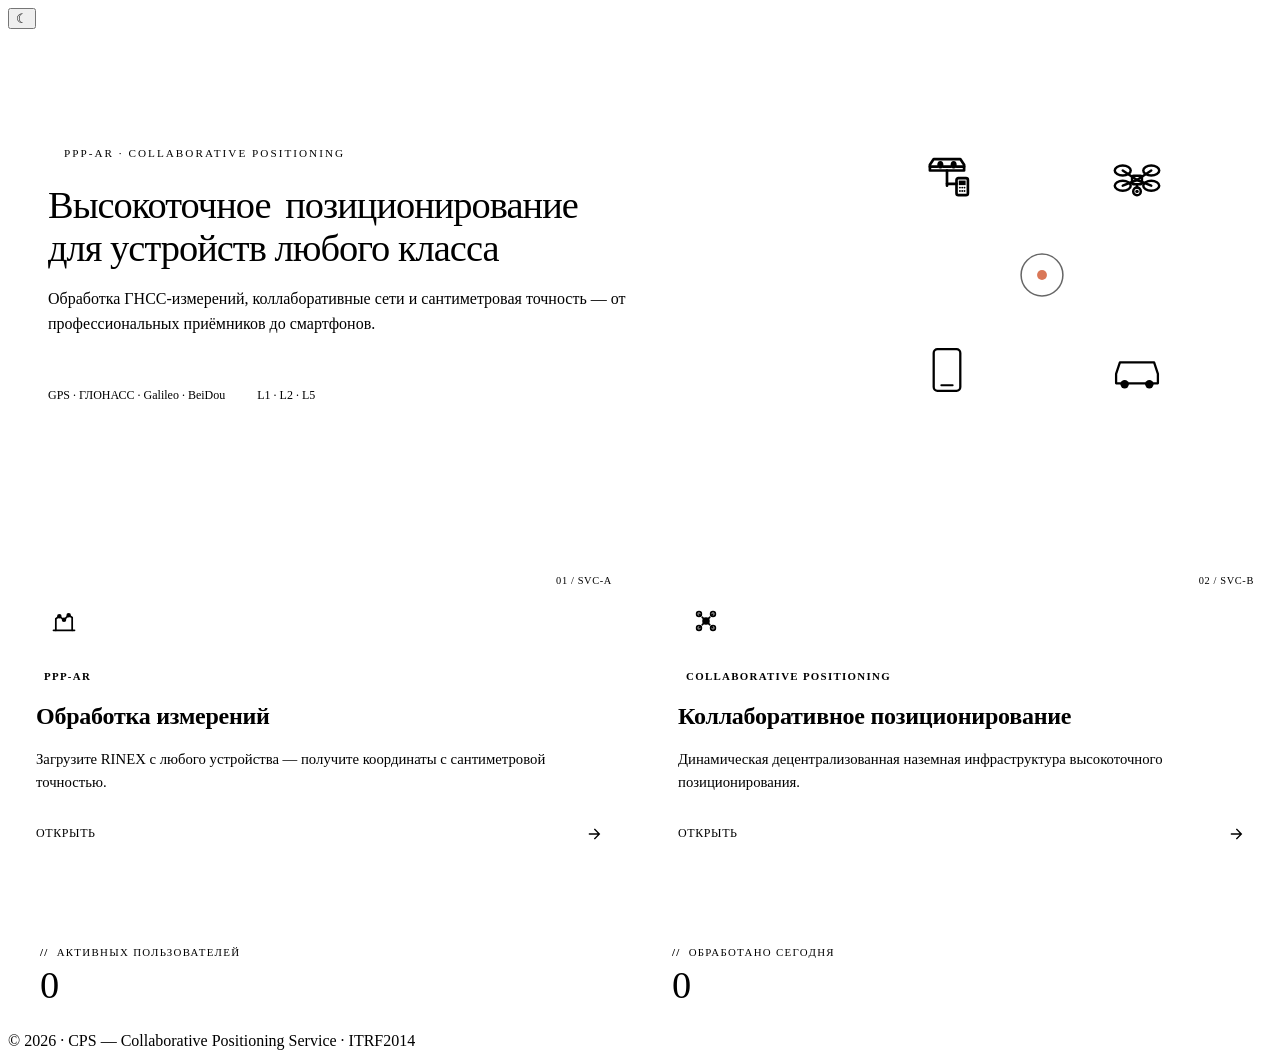
==== static/index.html @ 27d7adc1 "update design" ====
<!DOCTYPE html>
<html lang="ru">
<head>
<meta charset="UTF-8">
<meta name="viewport" content="width=device-width,initial-scale=1.0">
<title>Сервис коллаборативного позиционирования</title>
<link rel="stylesheet" href="/css/theme.css">
<style>
/* ── Index page specific ── */
body { background:var(--paper); }
.bg-grid { /* applied to body via class below */ }
.welcome-banner {
    background:var(--card); border:1px solid var(--paper-edge);
    border-radius:var(--r-lg); padding:56px 40px; margin-bottom:40px;
    box-shadow:var(--shadow-sm); animation:fadeUp .4s ease;
    position:relative; overflow:hidden;
    display:grid; grid-template-columns:1fr 380px; gap:40px; align-items:center;
}
.welcome-text { min-width:0; }
.welcome-art {
    width:100%; aspect-ratio:1/1; max-width:380px;
    display:flex; align-items:center; justify-content:center;
    position:relative;
}
.hero-logo {
    width:100%; height:100%;
    color:var(--ink);
}
.hero-logo .grid-line { stroke:var(--paper-edge); stroke-width:0.6; }
.hero-logo .mesh-line line {
    stroke:currentColor; stroke-width:1.2; fill:none;
    opacity:0;
    animation:lineToggle 12s steps(1,end) infinite;
}
/* 6 lines, on/off pattern. Each 1/12 = 8.33% slot. ~2-4 visible at once */
.hero-logo .mesh-line line:nth-child(1) { animation-delay:0s;    }
.hero-logo .mesh-line line:nth-child(2) { animation-delay:-2s;   }
.hero-logo .mesh-line line:nth-child(3) { animation-delay:-4s;   }
.hero-logo .mesh-line line:nth-child(4) { animation-delay:-6s;   }
.hero-logo .mesh-line line:nth-child(5) { animation-delay:-8s;   }
.hero-logo .mesh-line line:nth-child(6) { animation-delay:-10s;  }
.hero-logo .mesh-pulse { display:none; }

/* Waves emitted by every device */
.hero-logo .device-wave {
    fill:none; stroke:var(--signal-dk); stroke-width:1;
    transform-box:fill-box; transform-origin:center;
    animation:deviceWave 3.2s ease-out infinite;
    opacity:0;
}
[data-theme="dark"] .hero-logo .device-wave { stroke:var(--signal); }
.hero-logo .d1 .device-wave { animation-delay:0s; }
.hero-logo .d2 .device-wave { animation-delay:0.8s; }
.hero-logo .d3 .device-wave { animation-delay:1.6s; }
.hero-logo .d4 .device-wave { animation-delay:2.4s; }
.hero-logo .device-shell {
    fill:var(--card); stroke:currentColor; stroke-width:1.4;
    stroke-linecap:round; stroke-linejoin:round;
}
.hero-logo .device-detail { stroke:currentColor; stroke-width:1.2; stroke-linecap:round; fill:none; }
.hero-logo .device-fill { fill:currentColor; stroke:none; }
.hero-logo .device-inner {
    transform-box:fill-box; transform-origin:center;
    animation:deviceFloat 6s ease-in-out infinite;
}
.hero-logo .d1 .device-inner { animation-delay:0s;   }
.hero-logo .d2 .device-inner { animation-delay:1.2s; }
.hero-logo .d3 .device-inner { animation-delay:2.4s; }
.hero-logo .d4 .device-inner { animation-delay:3.6s; }
.hero-logo .core-ring {
    fill:var(--signal); stroke:currentColor; stroke-width:1.6;
    transform-origin:center; transform-box:fill-box;
    animation:coreBreath 3s ease-in-out infinite;
}
.hero-logo .core-dot { fill:currentColor; }
.hero-logo .core-halo {
    fill:none; stroke:var(--signal); stroke-width:1;
    transform-origin:center; transform-box:fill-box;
    animation:coreHalo 3s ease-out infinite;
}
.hero-logo .corner-tick { stroke:var(--ink-faint); stroke-width:0.7; }
.hero-logo .coord-label {
    font-family:var(--font-mono); font-size:3px; fill:var(--ink-faint);
    letter-spacing:0.05em;
}

/* Each line is ON for 33% of the cycle, OFF for 67%.
   With 6 lines staggered by 2s on a 12s cycle, ~2 lines on at any time. */
@keyframes lineToggle {
    0%   { opacity:0.85; }
    33%  { opacity:0.85; }
    33.01% { opacity:0; }
    100% { opacity:0; }
}
@keyframes deviceWave {
    0%   { transform:scale(0.4); opacity:0.7; }
    70%  { opacity:0.15; }
    100% { transform:scale(3.2); opacity:0; }
}
@keyframes deviceFloat {
    0%,100% { transform:translateY(0) scale(1); }
    50%     { transform:translateY(-1.2px) scale(1.04); }
}
@keyframes coreBreath {
    0%,100% { transform:scale(1); }
    50%     { transform:scale(1.18); }
}
@keyframes coreHalo {
    0%   { transform:scale(0.6); opacity:0.7; }
    100% { transform:scale(2.6); opacity:0; }
}
.welcome-banner::before {
    content:''; position:absolute; top:0; left:0; right:0; height:1px;
    background:linear-gradient(90deg, transparent 0%, var(--graphite) 8%, var(--graphite) 92%, transparent 100%);
    opacity:.25;
}
.welcome-eyebrow {
    font-family:var(--font-mono); font-size:0.7rem; font-weight:500;
    text-transform:uppercase; letter-spacing:0.18em; color:var(--ink-3);
    display:flex; align-items:center; gap:10px; margin-bottom:18px;
}
.welcome-eyebrow::before {
    content:''; width:6px; height:6px; border-radius:50%; background:var(--signal);
    box-shadow:0 0 0 3px var(--signal-soft);
    animation:pulse 2s infinite;
}
@keyframes pulse { 0%,100% { opacity:1; } 50% { opacity:.45; } }
.welcome-banner h1 {
    font-size:2.4rem; font-weight:300; line-height:1.1;
    letter-spacing:-0.025em; margin-bottom:18px;
}
.welcome-banner h1 em {
    font-style:normal; background:var(--signal); color:var(--signal-ink);
    padding:0 6px; box-decoration-break:clone; -webkit-box-decoration-break:clone;
}
.welcome-banner p {
    font-size:1.0rem; color:var(--ink-3); max-width:580px; line-height:1.55;
}
.welcome-meta {
    margin-top:32px; padding-top:20px; border-top:1px dashed var(--paper-edge);
    display:flex; gap:32px; flex-wrap:wrap; font-family:var(--font-mono);
    font-size:0.75rem; color:var(--ink-3);
}
.welcome-meta span strong { color:var(--ink); font-weight:500; }

.menu-grid {
    display:grid; grid-template-columns:repeat(2,1fr); gap:20px;
    max-width:none; margin:0 0 44px;
}
.menu-item {
    background:var(--card); border:1px solid var(--paper-edge);
    border-radius:var(--r-lg); padding:32px 28px;
    cursor:pointer; transition:all var(--t);
    text-decoration:none; color:var(--ink);
    display:flex; flex-direction:column; gap:18px;
    animation:fadeUp .4s ease both; position:relative; overflow:hidden;
}
.menu-item:nth-child(1) { animation-delay:.06s }
.menu-item:nth-child(2) { animation-delay:.14s }
.menu-item:hover {
    border-color:var(--graphite);
    box-shadow:var(--shadow-md);
}
.menu-item:hover { border-bottom-color:var(--graphite); }
.menu-item .menu-coord {
    position:absolute; top:14px; right:18px;
    font-family:var(--font-mono); font-size:0.65rem;
    color:var(--ink-faint); letter-spacing:0.06em;
}
.menu-icon {
    width:56px; height:56px; border:1px solid var(--paper-edge);
    border-radius:var(--r-sm); display:flex; align-items:center;
    justify-content:center; color:var(--ink); background:var(--paper-2);
    transition:all var(--t);
}
.menu-item:hover .menu-icon { background:var(--signal); border-color:var(--signal); color:var(--signal-ink); }
.menu-icon svg { width:28px; height:28px; }
.menu-tag {
    font-family:var(--font-mono); font-size:0.68rem; font-weight:600;
    text-transform:uppercase; letter-spacing:0.12em; color:var(--ink-3);
    padding:3px 8px; border:1px solid var(--paper-edge); border-radius:3px;
    align-self:flex-start;
}
.menu-title { font-size:1.5rem; font-weight:600; color:var(--ink); letter-spacing:-0.01em; }
.menu-description { color:var(--ink-3); line-height:1.55; font-size:0.92rem; }
.menu-arrow {
    margin-top:auto; padding-top:14px; display:flex; align-items:center;
    justify-content:space-between; font-family:var(--font-mono);
    font-size:0.75rem; color:var(--ink-2); letter-spacing:0.05em;
    text-transform:uppercase;
}
.menu-arrow svg { transition:transform var(--t); }
.menu-item:hover .menu-arrow svg { transform:translateX(4px); }
.menu-item.disabled { opacity:.55; cursor:not-allowed; pointer-events:none; }
.menu-item.disabled .menu-tag { background:var(--warn-bg); color:var(--warn); border-color:transparent; }

.stats-section {
    display:grid; grid-template-columns:repeat(2,1fr); gap:0;
    border:1px solid var(--paper-edge); border-radius:var(--r-lg);
    background:var(--card); overflow:hidden;
    animation:fadeUp .5s .25s ease both;
}
.stat-card {
    padding:28px 32px; text-align:left;
    border-right:1px solid var(--paper-edge);
    display:flex; flex-direction:column; gap:8px;
}
.stat-card:last-child { border-right:none; }
.stat-label {
    font-family:var(--font-mono); font-size:0.68rem; font-weight:500;
    text-transform:uppercase; letter-spacing:0.12em; color:var(--ink-3);
    display:flex; align-items:center; gap:8px;
}
.stat-label::before {
    content:'//'; color:var(--signal-dk); font-weight:700;
}
[data-theme="dark"] .stat-label::before { color:var(--signal); }
.stat-value {
    font-family:var(--font-mono); font-size:2.4rem; font-weight:400;
    color:var(--ink); letter-spacing:-0.02em; font-variant-numeric:tabular-nums;
    line-height:1;
}

@media(max-width:900px){
    .welcome-banner { grid-template-columns:1fr; gap:28px; }
    .welcome-art { max-width:280px; margin:0 auto; order:-1; }
}
@media(max-width:768px){
    .menu-grid { grid-template-columns:1fr; }
    .stats-section { grid-template-columns:1fr; }
    .stat-card { border-right:none; border-bottom:1px solid var(--paper-edge); }
    .stat-card:last-child { border-bottom:none; }
    .welcome-banner h1 { font-size:1.8rem; }
    .welcome-banner { padding:36px 24px; }
}
</style>
</head>
<body class="bg-grid">
<header class="header">
    <div class="header-content">
        <a class="logo" href="/">
            <div class="logo-icon"></div>
            <div class="logo-text"></div>
        </a>
        <div style="display:flex;align-items:center;gap:10px;">
            <button class="theme-toggle" onclick="_toggleTheme()" title="Тёмная тема">☾</button>
            <div class="user-info" id="userInfo"></div>
        </div>
    </div>
</header>
<main class="main-content">
    <div class="welcome-banner">
        <div class="welcome-text">
            <div class="welcome-eyebrow"><span>PPP-AR · Collaborative positioning</span></div>
            <h1>Высокоточное <em>позиционирование</em><br>для устройств любого класса</h1>
            <p>Обработка ГНСС-измерений, коллаборативные сети и сантиметровая точность — от профессиональных приёмников до смартфонов.</p>
            <div class="welcome-meta">
                <span>GPS · ГЛОНАСС · Galileo · BeiDou</span>
                <span>L1 · L2 · L5</span>
            </div>
        </div>
        <div class="welcome-art">
            <svg class="hero-logo" viewBox="0 0 200 200" fill="none" stroke-linecap="round" stroke-linejoin="round" aria-hidden="true">
                <g class="corner-tick" stroke="currentColor" stroke-width="1">
                    <line x1="6" y1="6" x2="14" y2="6"/><line x1="6" y1="6" x2="6" y2="14"/>
                    <line x1="194" y1="6" x2="186" y2="6"/><line x1="194" y1="6" x2="194" y2="14"/>
                    <line x1="6" y1="194" x2="14" y2="194"/><line x1="6" y1="194" x2="6" y2="186"/>
                    <line x1="194" y1="194" x2="186" y2="194"/><line x1="194" y1="194" x2="194" y2="186"/>
                </g>
                <text class="coord-label" x="6" y="20">N 55.7558</text>
                <text class="coord-label" x="194" y="20" text-anchor="end">E 37.6173</text>
                <text class="coord-label" x="6" y="198">PPP-AR // 01</text>
                <text class="coord-label" x="194" y="198" text-anchor="end">CPS-MESH</text>
                <g class="grid-line" stroke="currentColor" stroke-width="0.4" opacity="0.35">
                    <line x1="40" y1="30" x2="40" y2="170"/>
                    <line x1="100" y1="30" x2="100" y2="170"/>
                    <line x1="160" y1="30" x2="160" y2="170"/>
                    <line x1="30" y1="60" x2="170" y2="60"/>
                    <line x1="30" y1="100" x2="170" y2="100"/>
                    <line x1="30" y1="140" x2="170" y2="140"/>
                </g>
                <g class="mesh-line">
                    <line x1="50" y1="50" x2="150" y2="50"/>
                    <line x1="150" y1="50" x2="150" y2="150"/>
                    <line x1="150" y1="150" x2="50" y2="150"/>
                    <line x1="50" y1="150" x2="50" y2="50"/>
                    <line x1="50" y1="50" x2="150" y2="150"/>
                    <line x1="150" y1="50" x2="50" y2="150"/>
                </g>
                <!-- d1: permanent GNSS station — antenna head on a pole + control box -->
                <g class="d1" transform="translate(50 50)">
                    <circle class="device-wave" r="11"/>
                    <g class="device-inner" fill="none" stroke="currentColor" stroke-width="1.4" stroke-linejoin="round" stroke-linecap="round">
                        <!-- antenna head (hex/choke-ring) -->
                        <path d="M-9 -8 L-7 -11 L7 -11 L9 -8 L9 -5 L-9 -5 Z" fill="var(--card)"/>
                        <!-- two oval elements inside head -->
                        <ellipse cx="-3.5" cy="-8" rx="1.6" ry="2" fill="currentColor" stroke="none"/>
                        <ellipse cx="3.5"  cy="-8" rx="1.6" ry="2" fill="currentColor" stroke="none"/>
                        <line x1="-9" y1="-7" x2="-5" y2="-7"/>
                        <line x1="-2" y1="-7" x2="2" y2="-7"/>
                        <line x1="5"  y1="-7" x2="9" y2="-7"/>
                        <!-- pole -->
                        <line x1="0" y1="-5" x2="0" y2="3"/>
                        <!-- crossbar to controller -->
                        <line x1="0" y1="2" x2="5" y2="2"/>
                        <!-- controller box -->
                        <rect x="5" y="-1" width="6" height="9" rx="1" fill="var(--card)"/>
                        <rect x="6.2" y="0.3" width="3.6" height="2.4" fill="currentColor" stroke="none"/>
                        <circle cx="6.8" cy="4" r="0.5" fill="currentColor" stroke="none"/>
                        <circle cx="8"   cy="4" r="0.5" fill="currentColor" stroke="none"/>
                        <circle cx="9.2" cy="4" r="0.5" fill="currentColor" stroke="none"/>
                        <circle cx="6.8" cy="5.8" r="0.5" fill="currentColor" stroke="none"/>
                        <circle cx="8"   cy="5.8" r="0.5" fill="currentColor" stroke="none"/>
                        <circle cx="9.2" cy="5.8" r="0.5" fill="currentColor" stroke="none"/>
                    </g>
                </g>
                <!-- d2: quadcopter drone — body + 4 propeller rings -->
                <g class="d2" transform="translate(150 50)">
                    <circle class="device-wave" r="11"/>
                    <g class="device-inner" fill="none" stroke="currentColor" stroke-width="1.3" stroke-linejoin="round" stroke-linecap="round">
                        <!-- 4 propeller ellipses -->
                        <ellipse cx="-7.5" cy="-5" rx="4.2" ry="2.6"/>
                        <ellipse cx="7.5"  cy="-5" rx="4.2" ry="2.6"/>
                        <ellipse cx="-7.5" cy="3"  rx="4.2" ry="2.6"/>
                        <ellipse cx="7.5"  cy="3"  rx="4.2" ry="2.6"/>
                        <!-- arms (X) connecting to body -->
                        <line x1="-7.5" y1="-5" x2="0" y2="0"/>
                        <line x1="7.5"  y1="-5" x2="0" y2="0"/>
                        <line x1="-7.5" y1="3"  x2="0" y2="0"/>
                        <line x1="7.5"  y1="3"  x2="0" y2="0"/>
                        <!-- central body -->
                        <rect x="-2.6" y="-2.2" width="5.2" height="4.4" rx="0.8" fill="var(--card)"/>
                        <!-- camera gimbal underneath -->
                        <line x1="0" y1="2.2" x2="0" y2="4"/>
                        <circle cx="0" cy="6" r="2" fill="var(--card)"/>
                        <circle cx="0" cy="6" r="0.9" fill="currentColor" stroke="none"/>
                    </g>
                </g>
                <g class="d3" transform="translate(50 150)">
                    <circle class="device-wave" r="9"/>
                    <g class="device-inner">
                        <rect x="-7" y="-11" width="14" height="22" rx="2" fill="var(--card)" stroke="currentColor" stroke-width="1.2"/>
                        <line x1="-3" y1="8" x2="3" y2="8" stroke="currentColor" stroke-width="1"/>
                    </g>
                </g>
                <g class="d4" transform="translate(150 150)">
                    <circle class="device-wave" r="9"/>
                    <g class="device-inner">
                        <path d="M-11 2 L-9 -4 L9 -4 L11 2 L11 7 L-11 7 Z" fill="var(--card)" stroke="currentColor" stroke-width="1.2"/>
                        <circle cx="-6.5" cy="7.5" r="2.2" fill="currentColor"/>
                        <circle cx="6.5" cy="7.5" r="2.2" fill="currentColor"/>
                    </g>
                </g>
                <g transform="translate(100 100)">
                    <circle class="core-halo" r="14" fill="none" stroke="var(--signal,#d97757)" stroke-width="1"/>
                    <circle class="core-halo" r="14" fill="none" stroke="var(--signal,#d97757)" stroke-width="1" style="animation-delay:1s"/>
                    <circle class="core-halo" r="14" fill="none" stroke="var(--signal,#d97757)" stroke-width="1" style="animation-delay:2s"/>
                    <circle r="11" fill="none" stroke="currentColor" stroke-width="0.8" opacity="0.6"/>
                    <circle r="2.6" fill="var(--signal,#d97757)"/>
                </g>
            </svg>
        </div>
    </div>
    <div class="menu-grid">
        <div class="menu-item" data-page="measurements" data-protected="true">
            <div class="menu-coord">01 / SVC-A</div>
            <div class="menu-icon">
                <svg viewBox="0 0 24 24" fill="none" stroke="currentColor" stroke-width="1.5" stroke-linecap="round" stroke-linejoin="round">
                    <path d="M3 20h18"/>
                    <path d="M5 20V10l3-2 4 3 4-4 3 2v11"/>
                    <circle cx="8" cy="8" r="1.2" fill="currentColor"/>
                    <circle cx="12" cy="11" r="1.2" fill="currentColor"/>
                    <circle cx="16" cy="7" r="1.2" fill="currentColor"/>
                </svg>
            </div>
            <span class="menu-tag">PPP-AR</span>
            <div class="menu-title">Обработка измерений</div>
            <div class="menu-description">Загрузите RINEX с любого устройства — получите координаты с сантиметровой точностью.</div>
            <div class="menu-arrow">
                <span>Открыть</span>
                <svg width="16" height="16" viewBox="0 0 24 24" fill="none" stroke="currentColor" stroke-width="2" stroke-linecap="round"><path d="M5 12h14M13 5l7 7-7 7"/></svg>
            </div>
        </div>
        <div class="menu-item" data-page="collaborative" data-protected="true">
            <div class="menu-coord">02 / SVC-B</div>
            <div class="menu-icon">
                <svg viewBox="0 0 24 24" fill="none" stroke="currentColor" stroke-width="1.5" stroke-linecap="round" stroke-linejoin="round">
                    <circle cx="6" cy="6" r="2"/>
                    <circle cx="18" cy="6" r="2"/>
                    <circle cx="6" cy="18" r="2"/>
                    <circle cx="18" cy="18" r="2"/>
                    <circle cx="12" cy="12" r="2.5" fill="currentColor"/>
                    <line x1="6" y1="6" x2="12" y2="12" stroke-dasharray="2 2"/>
                    <line x1="18" y1="6" x2="12" y2="12" stroke-dasharray="2 2"/>
                    <line x1="6" y1="18" x2="12" y2="12" stroke-dasharray="2 2"/>
                    <line x1="18" y1="18" x2="12" y2="12" stroke-dasharray="2 2"/>
                </svg>
            </div>
            <span class="menu-tag">Collaborative positioning</span>
            <div class="menu-title">Коллаборативное позиционирование</div>
            <div class="menu-description">Динамическая децентрализованная наземная инфраструктура высокоточного позиционирования.</div>
            <div class="menu-arrow">
                <span>Открыть</span>
                <svg width="16" height="16" viewBox="0 0 24 24" fill="none" stroke="currentColor" stroke-width="2" stroke-linecap="round"><path d="M5 12h14M13 5l7 7-7 7"/></svg>
            </div>
        </div>
    </div>
    <div class="stats-section">
        <div class="stat-card">
            <div class="stat-label">Активных пользователей</div>
            <div class="stat-value" id="activeUsers">0</div>
        </div>
        <div class="stat-card">
            <div class="stat-label">Обработано сегодня</div>
            <div class="stat-value" id="measurementsToday">0</div>
        </div>
    </div>
</main>
<div id="notification" class="notification"></div>
<footer class="footer">
    <div class="footer-content">© 2026 · CPS — Collaborative Positioning Service · ITRF2014</div>
</footer>
<script src="/js/chrome.js"></script>
<script src="/js/main.js?v=2"></script>
</body>
</html>
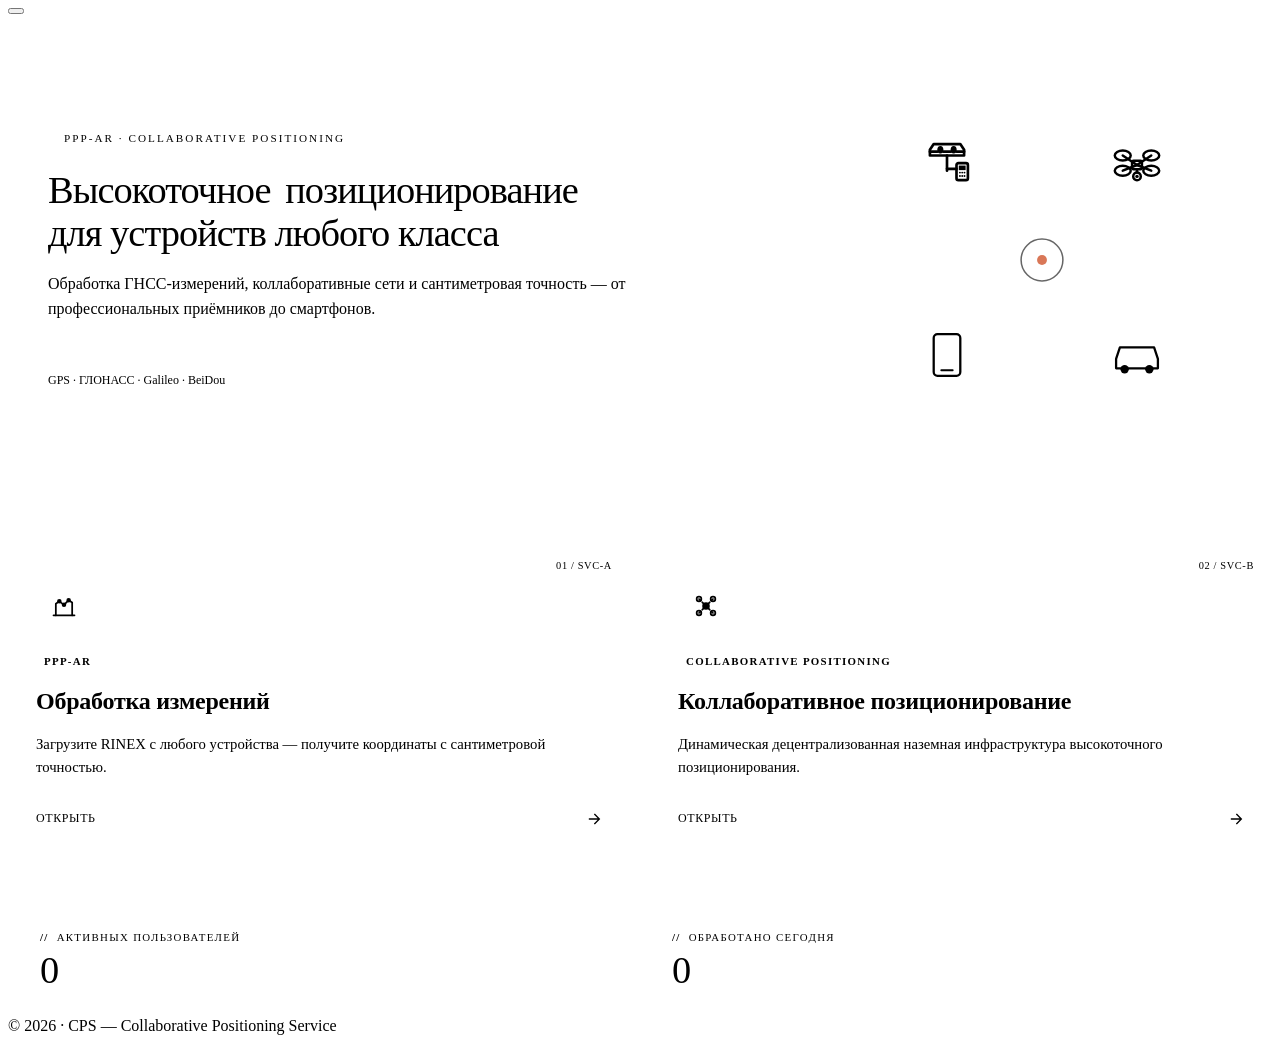
==== commit 71635f98: "design" ====
--- a/static/index.html
+++ b/static/index.html
@@ -243,7 +243,7 @@
             <div class="logo-text"></div>
         </a>
         <div style="display:flex;align-items:center;gap:10px;">
-            <button class="theme-toggle" onclick="_toggleTheme()" title="Тёмная тема">☾</button>
+            <button class="theme-toggle" onclick="_toggleTheme()" title="Тёмная тема" data-icon="moon" data-icon-size="16"></button>
             <div class="user-info" id="userInfo"></div>
         </div>
     </div>
@@ -256,7 +256,6 @@
             <p>Обработка ГНСС-измерений, коллаборативные сети и сантиметровая точность — от профессиональных приёмников до смартфонов.</p>
             <div class="welcome-meta">
                 <span>GPS · ГЛОНАСС · Galileo · BeiDou</span>
-                <span>L1 · L2 · L5</span>
             </div>
         </div>
         <div class="welcome-art">
@@ -418,8 +417,9 @@
 </main>
 <div id="notification" class="notification"></div>
 <footer class="footer">
-    <div class="footer-content">© 2026 · CPS — Collaborative Positioning Service · ITRF2014</div>
+    <div class="footer-content">© 2026 · CPS — Collaborative Positioning Service</div>
 </footer>
+<script src="/js/icons.js"></script>
 <script src="/js/chrome.js"></script>
 <script src="/js/main.js?v=2"></script>
 </body>
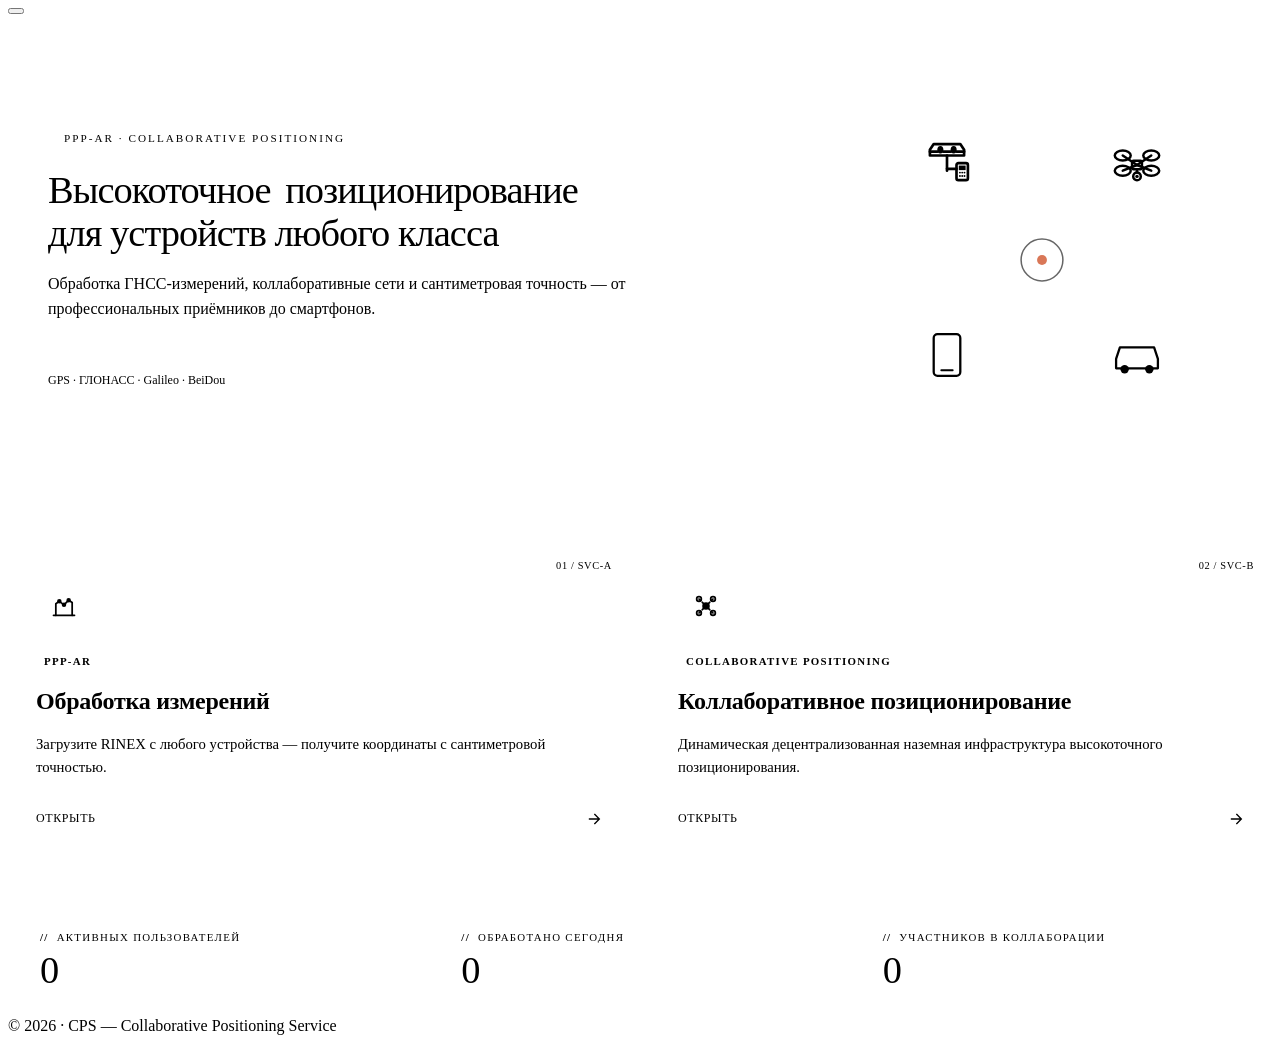
==== commit 72c644d6: "client" ====
--- a/static/index.html
+++ b/static/index.html
@@ -195,7 +195,7 @@
 .menu-item.disabled .menu-tag { background:var(--warn-bg); color:var(--warn); border-color:transparent; }
 
 .stats-section {
-    display:grid; grid-template-columns:repeat(2,1fr); gap:0;
+    display:grid; grid-template-columns:repeat(3,1fr); gap:0;
     border:1px solid var(--paper-edge); border-radius:var(--r-lg);
     background:var(--card); overflow:hidden;
     animation:fadeUp .5s .25s ease both;
@@ -225,10 +225,17 @@
     .welcome-banner { grid-template-columns:1fr; gap:28px; }
     .welcome-art { max-width:280px; margin:0 auto; order:-1; }
 }
+@media(max-width:900px){
+    .stats-section { grid-template-columns:repeat(2,1fr); }
+    .stat-card:nth-child(2) { border-right:none; }
+    .stat-card:nth-child(3) { border-top:1px solid var(--paper-edge); grid-column:1/-1; border-right:none; }
+}
 @media(max-width:768px){
     .menu-grid { grid-template-columns:1fr; }
     .stats-section { grid-template-columns:1fr; }
     .stat-card { border-right:none; border-bottom:1px solid var(--paper-edge); }
+    .stat-card:nth-child(2) { border-right:none; }
+    .stat-card:nth-child(3) { border-top:none; grid-column:auto; }
     .stat-card:last-child { border-bottom:none; }
     .welcome-banner h1 { font-size:1.8rem; }
     .welcome-banner { padding:36px 24px; }
@@ -413,6 +420,10 @@
             <div class="stat-label">Обработано сегодня</div>
             <div class="stat-value" id="measurementsToday">0</div>
         </div>
+        <div class="stat-card">
+            <div class="stat-label">Участников в коллаборации</div>
+            <div class="stat-value" id="onlineParticipants">0</div>
+        </div>
     </div>
 </main>
 <div id="notification" class="notification"></div>
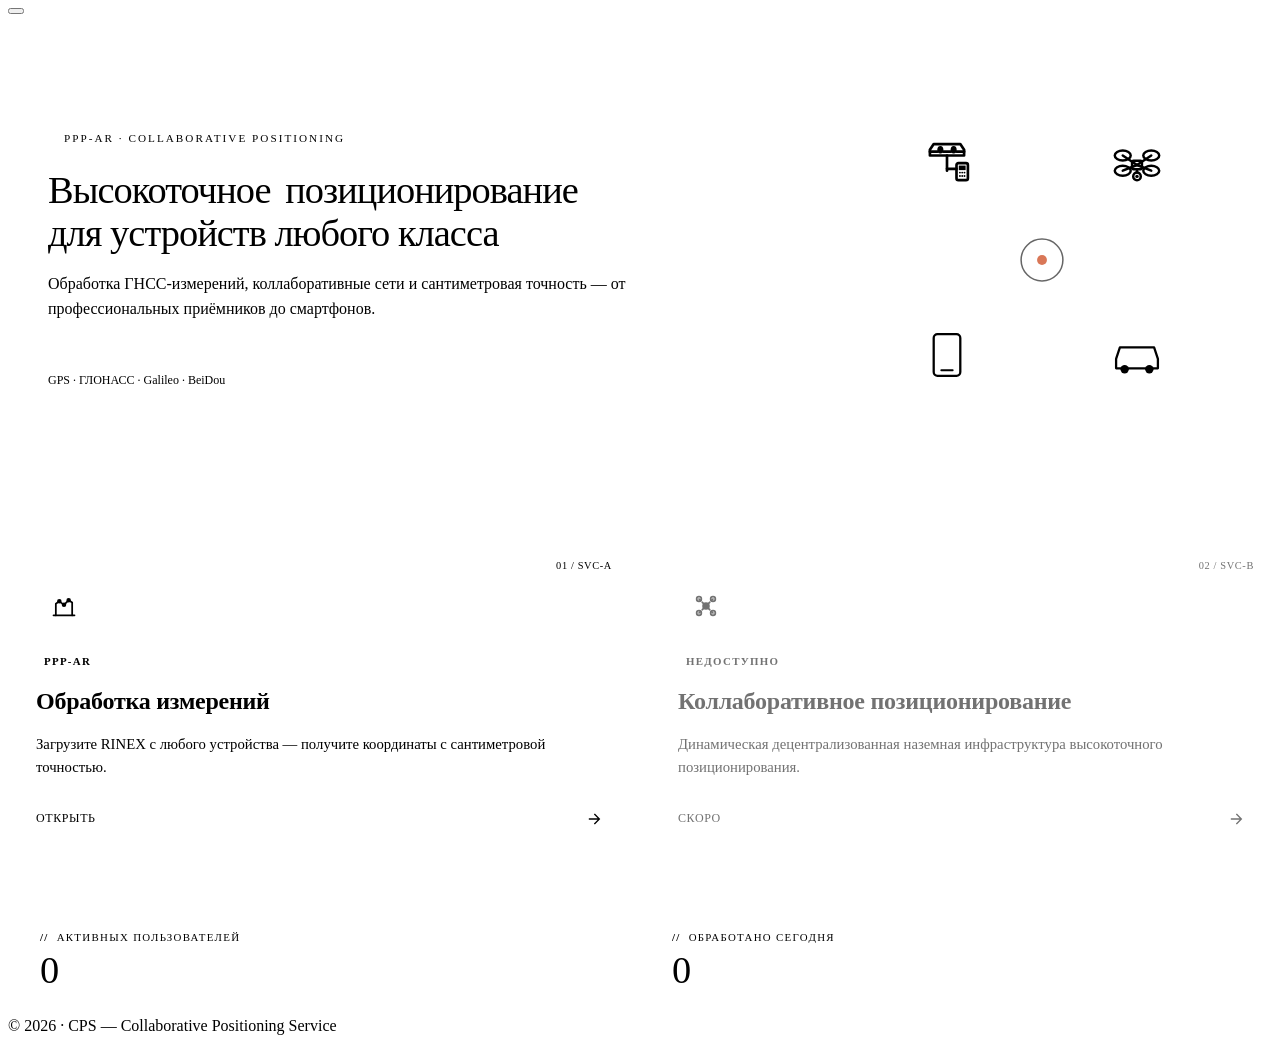
==== commit a151f221: "build ver. 1.0" ====
--- a/static/index.html
+++ b/static/index.html
@@ -195,7 +195,7 @@
 .menu-item.disabled .menu-tag { background:var(--warn-bg); color:var(--warn); border-color:transparent; }
 
 .stats-section {
-    display:grid; grid-template-columns:repeat(3,1fr); gap:0;
+    display:grid; grid-template-columns:repeat(2,1fr); gap:0;
     border:1px solid var(--paper-edge); border-radius:var(--r-lg);
     background:var(--card); overflow:hidden;
     animation:fadeUp .5s .25s ease both;
@@ -225,17 +225,10 @@
     .welcome-banner { grid-template-columns:1fr; gap:28px; }
     .welcome-art { max-width:280px; margin:0 auto; order:-1; }
 }
-@media(max-width:900px){
-    .stats-section { grid-template-columns:repeat(2,1fr); }
-    .stat-card:nth-child(2) { border-right:none; }
-    .stat-card:nth-child(3) { border-top:1px solid var(--paper-edge); grid-column:1/-1; border-right:none; }
-}
 @media(max-width:768px){
     .menu-grid { grid-template-columns:1fr; }
     .stats-section { grid-template-columns:1fr; }
     .stat-card { border-right:none; border-bottom:1px solid var(--paper-edge); }
-    .stat-card:nth-child(2) { border-right:none; }
-    .stat-card:nth-child(3) { border-top:none; grid-column:auto; }
     .stat-card:last-child { border-bottom:none; }
     .welcome-banner h1 { font-size:1.8rem; }
     .welcome-banner { padding:36px 24px; }
@@ -387,7 +380,7 @@
                 <svg width="16" height="16" viewBox="0 0 24 24" fill="none" stroke="currentColor" stroke-width="2" stroke-linecap="round"><path d="M5 12h14M13 5l7 7-7 7"/></svg>
             </div>
         </div>
-        <div class="menu-item" data-page="collaborative" data-protected="true">
+        <div class="menu-item disabled" data-page="collaborative" data-protected="true">
             <div class="menu-coord">02 / SVC-B</div>
             <div class="menu-icon">
                 <svg viewBox="0 0 24 24" fill="none" stroke="currentColor" stroke-width="1.5" stroke-linecap="round" stroke-linejoin="round">
@@ -402,11 +395,11 @@
                     <line x1="18" y1="18" x2="12" y2="12" stroke-dasharray="2 2"/>
                 </svg>
             </div>
-            <span class="menu-tag">Collaborative positioning</span>
+            <span class="menu-tag">Недоступно</span>
             <div class="menu-title">Коллаборативное позиционирование</div>
             <div class="menu-description">Динамическая децентрализованная наземная инфраструктура высокоточного позиционирования.</div>
             <div class="menu-arrow">
-                <span>Открыть</span>
+                <span>Скоро</span>
                 <svg width="16" height="16" viewBox="0 0 24 24" fill="none" stroke="currentColor" stroke-width="2" stroke-linecap="round"><path d="M5 12h14M13 5l7 7-7 7"/></svg>
             </div>
         </div>
@@ -419,10 +412,6 @@
         <div class="stat-card">
             <div class="stat-label">Обработано сегодня</div>
             <div class="stat-value" id="measurementsToday">0</div>
-        </div>
-        <div class="stat-card">
-            <div class="stat-label">Участников в коллаборации</div>
-            <div class="stat-value" id="onlineParticipants">0</div>
         </div>
     </div>
 </main>
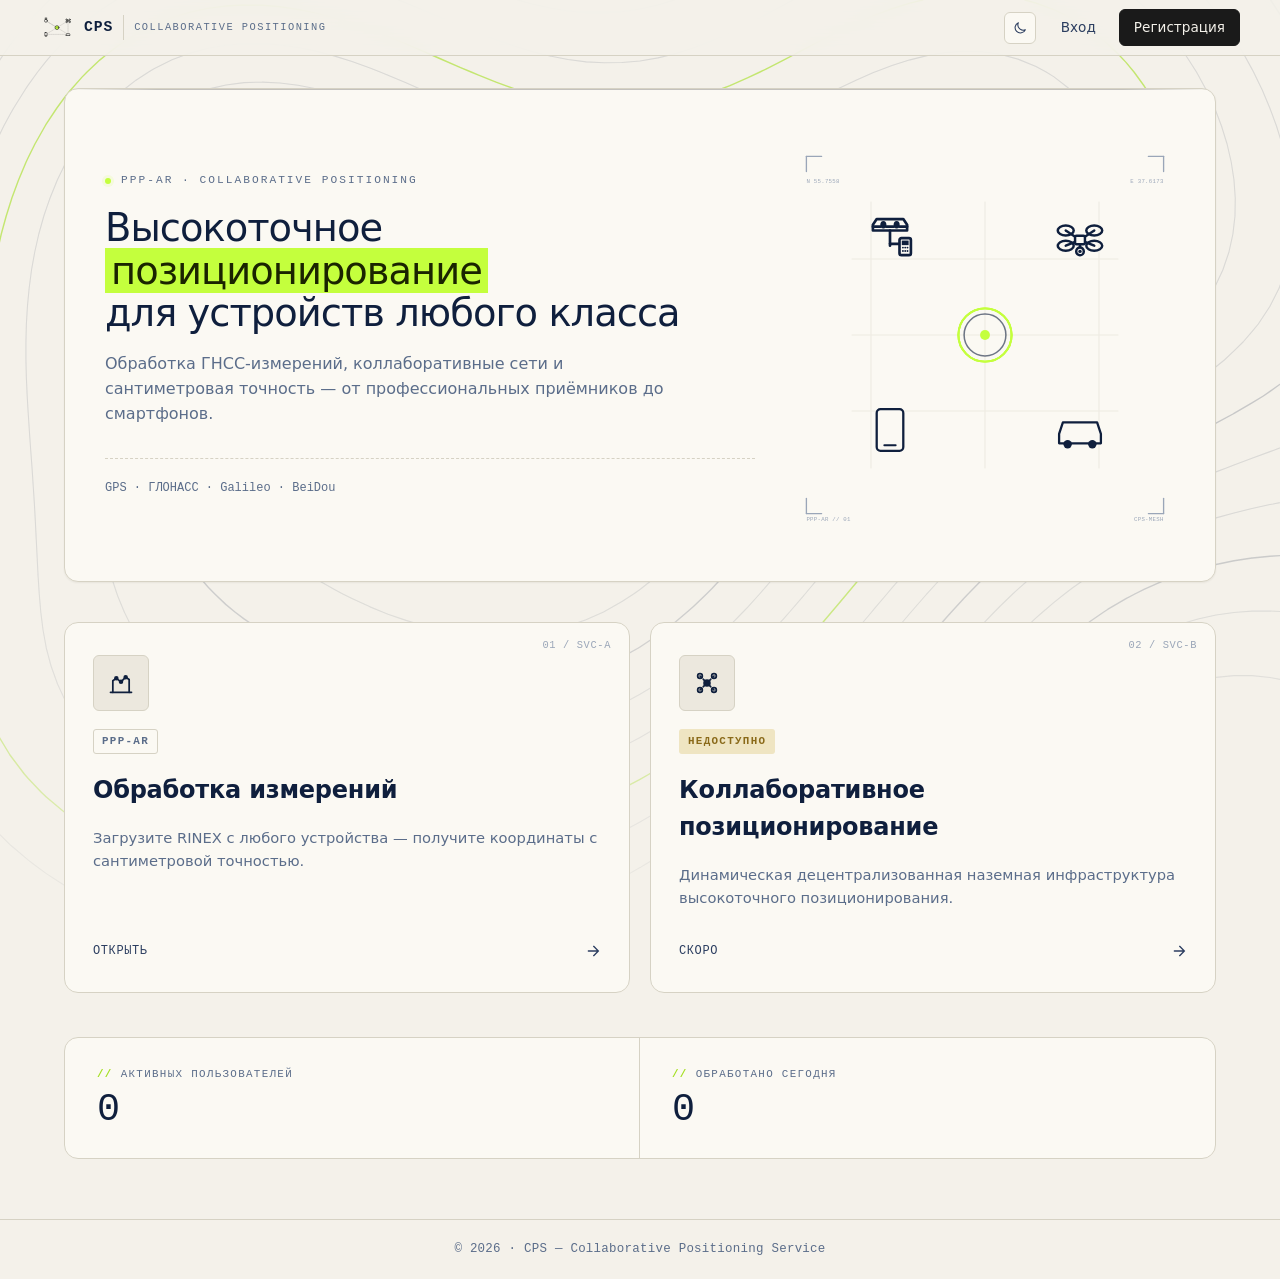
==== commit f48dfecb: "web" ====
--- a/static/index.html
+++ b/static/index.html
@@ -4,7 +4,7 @@
 <meta charset="UTF-8">
 <meta name="viewport" content="width=device-width,initial-scale=1.0">
 <title>Сервис коллаборативного позиционирования</title>
-<link rel="stylesheet" href="/css/theme.css">
+<link rel="stylesheet" href="css/theme.css">
 <style>
 /* ── Index page specific ── */
 body { background:var(--paper); }
@@ -225,10 +225,17 @@
     .welcome-banner { grid-template-columns:1fr; gap:28px; }
     .welcome-art { max-width:280px; margin:0 auto; order:-1; }
 }
+@media(max-width:900px){
+    .stats-section { grid-template-columns:repeat(2,1fr); }
+    .stat-card:nth-child(2) { border-right:none; }
+    .stat-card:nth-child(3) { border-top:1px solid var(--paper-edge); grid-column:1/-1; border-right:none; }
+}
 @media(max-width:768px){
     .menu-grid { grid-template-columns:1fr; }
     .stats-section { grid-template-columns:1fr; }
     .stat-card { border-right:none; border-bottom:1px solid var(--paper-edge); }
+    .stat-card:nth-child(2) { border-right:none; }
+    .stat-card:nth-child(3) { border-top:none; grid-column:auto; }
     .stat-card:last-child { border-bottom:none; }
     .welcome-banner h1 { font-size:1.8rem; }
     .welcome-banner { padding:36px 24px; }
@@ -419,8 +426,8 @@
 <footer class="footer">
     <div class="footer-content">© 2026 · CPS — Collaborative Positioning Service</div>
 </footer>
-<script src="/js/icons.js"></script>
-<script src="/js/chrome.js"></script>
-<script src="/js/main.js?v=2"></script>
+<script src="js/icons.js"></script>
+<script src="js/chrome.js"></script>
+<script src="js/main.js?v=2"></script>
 </body>
 </html>
--- a/static/css/theme.css
+++ b/static/css/theme.css
@@ -0,0 +1,511 @@
+/* ═══════════════════════════════════════════════
+   CPS — Warm-paper / Lab-blueprint design system
+   Drop-in replacement for old theme.css
+   Palette: paper · graphite · navy ink · lime signal
+   Type:    IBM Plex Sans + IBM Plex Mono
+═══════════════════════════════════════════════ */
+
+@import url('https://fonts.googleapis.com/css2?family=IBM+Plex+Sans:wght@300;400;500;600;700&family=IBM+Plex+Mono:wght@400;500;600&display=swap');
+
+:root {
+  /* Surface — warm paper */
+  --paper:#f4f1ea; --paper-2:#ece8de; --paper-3:#e0dccf;
+  --paper-edge:#d6d2c4; --card:#fbf9f3;
+  --card-shadow:rgba(40,30,10,0.06);
+
+  /* Ink — navy + graphite */
+  --ink:#0f1f3d; --ink-2:#2c3e60; --ink-3:#5b6d8a; --ink-faint:#9aa6b8;
+  --graphite:#1a1a1a;
+
+  /* Signal — lime accent */
+  --signal:#c4ff3d; --signal-dk:#a3df1f; --signal-ink:#1a2400;
+  --signal-glow:rgba(196,255,61,0.25); --signal-soft:rgba(196,255,61,0.12);
+
+  /* Status — paper-friendly muted */
+  --ok:#1e7a4d;   --ok-bg:#d9ebe0;
+  --err:#b32424;  --err-bg:#f0d6d6;
+  --warn:#8a6a1a; --warn-bg:#efe5c2;
+  --info:#1f4c8a; --info-bg:#d8e2ee;
+
+  /* Lines */
+  --line:#c8c2b0; --line-strong:#1a1a1a;
+  --line-grid:rgba(15,31,61,0.08); --line-grid-strong:rgba(15,31,61,0.16);
+
+  /* ── Back-compat with original token names so existing JS-injected
+        markup stays consistent. Many inline styles in source HTML/JS
+        reference --sky, --bg, --surface etc. We map them onto the new system. ── */
+  --sky: var(--ink-2);
+  --sky-lt: var(--ink-3);
+  --sky-dk: var(--ink);
+  --sky-glow: var(--signal-soft);
+  --bg: var(--paper);
+  --bg-alt: var(--paper-2);
+  --surface: var(--card);
+  --surface-2: var(--paper-2);
+  --border: var(--paper-edge);
+  --border-hv: var(--graphite);
+  --ink-2: #2c3e60;
+  --muted: var(--ink-3);
+  --ghost: var(--paper-2);
+
+  /* Elevation */
+  --shadow-sm: 0 1px 2px rgba(40,30,10,0.06);
+  --shadow-md: 0 2px 8px rgba(40,30,10,0.08);
+  --shadow-lg: 0 8px 32px rgba(40,30,10,0.14);
+
+  /* Geometry */
+  --r-xs:4px; --r-sm:6px; --r-md:10px; --r-lg:14px; --r-xl:20px;
+
+  /* Motion */
+  --t:.16s cubic-bezier(.32,.72,0,1);
+  --t-lg:.28s cubic-bezier(.32,.72,0,1);
+
+  /* Layout */
+  --header-h:56px;
+
+  /* Type */
+  --font-sans:'IBM Plex Sans','Inter',system-ui,sans-serif;
+  --font-mono:'IBM Plex Mono',ui-monospace,'JetBrains Mono',monospace;
+}
+
+[data-theme="dark"] {
+  --paper:#0f1115; --paper-2:#14171c; --paper-3:#1a1e25;
+  --paper-edge:#242935; --card:#161a21;
+  --card-shadow:rgba(0,0,0,0.4);
+
+  --ink:#f0ede4; --ink-2:#c5cad5; --ink-3:#8995a8; --ink-faint:#5a6577;
+  --graphite:#f4f1ea;
+
+  --signal:#c4ff3d; --signal-dk:#d4ff66; --signal-ink:#0d1400;
+  --signal-glow:rgba(196,255,61,0.18); --signal-soft:rgba(196,255,61,0.08);
+
+  --ok:#4ade80;   --ok-bg:rgba(30,122,77,0.22);
+  --err:#f87171;  --err-bg:rgba(179,36,36,0.22);
+  --warn:#facc15; --warn-bg:rgba(138,106,26,0.22);
+  --info:#60a5fa; --info-bg:rgba(31,76,138,0.22);
+
+  --line:#2a2f3a; --line-strong:#f4f1ea;
+  --line-grid:rgba(240,237,228,0.06); --line-grid-strong:rgba(240,237,228,0.12);
+
+  --sky:var(--ink-2); --sky-lt:var(--ink-3); --sky-dk:var(--ink);
+  --sky-glow:var(--signal-soft);
+  --bg:var(--paper); --bg-alt:var(--paper-2);
+  --surface:var(--card); --surface-2:var(--paper-2);
+  --border:var(--paper-edge); --border-hv:var(--ink-3);
+  --muted:var(--ink-3); --ghost:var(--paper-2);
+
+  --shadow-sm: 0 1px 3px rgba(0,0,0,0.35);
+  --shadow-md: 0 2px 12px rgba(0,0,0,0.4);
+  --shadow-lg: 0 8px 36px rgba(0,0,0,0.55);
+}
+
+/* ── Reset ── */
+*,*::before,*::after { margin:0; padding:0; box-sizing:border-box; }
+html,body {
+  font-family:var(--font-sans);
+  background:var(--paper); color:var(--ink);
+  min-height:100vh; line-height:1.55;
+  -webkit-font-smoothing:antialiased;
+  font-feature-settings:'ss01','cv11';
+  transition:background .25s, color .25s;
+}
+h1,h2,h3,h4,h5 { font-family:var(--font-sans); font-weight:600; color:var(--ink); letter-spacing:-0.01em; }
+h1 { font-weight:300; letter-spacing:-0.025em; }
+p { color:var(--ink-2); }
+a { color:var(--ink); text-decoration:none; border-bottom:1px solid transparent; transition:border-color var(--t); }
+a:hover { border-bottom-color:var(--graphite); }
+.mono, code { font-family:var(--font-mono); font-feature-settings:'zero','ss01'; letter-spacing:0.01em; }
+::selection { background:var(--signal); color:var(--signal-ink); }
+::-webkit-scrollbar { width:8px; height:8px; }
+::-webkit-scrollbar-track { background:transparent; }
+::-webkit-scrollbar-thumb { background:var(--paper-3); border-radius:4px; }
+::-webkit-scrollbar-thumb:hover { background:var(--ink-faint); }
+
+/* ── Topographic background motif ──
+   The old coordinate grid is replaced by map-style isolines + schematic
+   satellites, injected as `.cps-topo` by js/topo-bg.js. The `.bg-grid`
+   hook is kept (legacy class on <body>) but no longer paints a grid. ── */
+.bg-grid::before { content:none; }
+
+:root {
+  --topo-line:0.11;         /* contour opacity */
+  --topo-line-strong:0.19;  /* index contour */
+  --topo-sig:0.6;           /* highlighted ridge / accent */
+  --topo-sat:0.5;           /* satellite line-art */
+  --topo-node:0.5;
+}
+[data-theme="dark"] {
+  --topo-line:0.07;
+  --topo-line-strong:0.13;
+  --topo-sig:0.42;
+  --topo-sat:0.42;
+  --topo-node:0.45;
+}
+
+.cps-topo {
+  position:fixed; inset:0; z-index:0; pointer-events:none;
+  color:var(--ink); overflow:hidden;
+  /* keep the motif even across the width, fading gently toward the bottom
+     so footer / dense lower content stays calm */
+  -webkit-mask-image: linear-gradient(to bottom, #000 0%, #000 58%, rgba(0,0,0,0.35) 100%);
+          mask-image: linear-gradient(to bottom, #000 0%, #000 58%, rgba(0,0,0,0.35) 100%);
+}
+.cps-topo svg { position:absolute; inset:0; width:100%; height:100%; display:block; }
+
+/* contour isolines */
+.cps-topo .contour {
+  fill:none; stroke:currentColor; stroke-width:1.1;
+  stroke-linecap:round; stroke-linejoin:round;
+  opacity:var(--topo-line); vector-effect:non-scaling-stroke;
+}
+.cps-topo .contour.index { opacity:var(--topo-line-strong); stroke-width:1.4; }
+.cps-topo .contour.sig   { stroke:var(--signal-dk); opacity:var(--topo-sig); stroke-width:1.4; }
+[data-theme="dark"] .cps-topo .contour.sig { stroke:var(--signal); }
+
+/* satellites */
+.cps-topo .topo-sats { opacity:var(--topo-sat); }
+.cps-topo .strut { fill:none; stroke:currentColor; stroke-width:1.5; stroke-linecap:round; stroke-linejoin:round; }
+.cps-topo .hair  { fill:none; stroke:currentColor; stroke-width:0.8; opacity:0.7; }
+.cps-topo .sig-fill { fill:var(--signal-dk); stroke:none; }
+[data-theme="dark"] .cps-topo .sig-fill { fill:var(--signal); }
+.cps-topo .sat-float {
+  transform-box:fill-box; transform-origin:center;
+  animation:topoFloat 9s ease-in-out infinite;
+}
+@keyframes topoFloat {
+  0%,100% { transform:translateY(0); }
+  50%     { transform:translateY(-7px); }
+}
+
+/* ground nodes */
+.cps-topo .topo-nodes { opacity:var(--topo-node); }
+.cps-topo .node-dot { fill:currentColor; stroke:none; }
+.cps-topo .pulse {
+  fill:none; stroke:currentColor; stroke-width:1.2; opacity:0.6;
+  transform-box:fill-box; transform-origin:center;
+  animation:topoPulse 3.4s ease-out infinite;
+}
+.cps-topo .pulse.sig-ring { stroke:var(--signal-dk); }
+[data-theme="dark"] .cps-topo .pulse.sig-ring { stroke:var(--signal); }
+@keyframes topoPulse {
+  0%   { transform:scale(0.5); opacity:0.7; }
+  100% { transform:scale(2.2); opacity:0; }
+}
+
+/* signal beams */
+.cps-topo .beam-cone { fill:currentColor; opacity:0.05; stroke:none; }
+.cps-topo .beam-ray {
+  stroke:currentColor; stroke-width:1; opacity:0.35;
+  stroke-dasharray:3 5; animation:topoBeam 1.6s linear infinite;
+}
+.cps-topo .beam.accent .beam-cone { fill:var(--signal-dk); opacity:0.08; }
+.cps-topo .beam.accent .beam-ray  { stroke:var(--signal-dk); opacity:0.55; }
+[data-theme="dark"] .cps-topo .beam.accent .beam-cone { fill:var(--signal); }
+[data-theme="dark"] .cps-topo .beam.accent .beam-ray  { stroke:var(--signal); }
+@keyframes topoBeam { to { stroke-dashoffset:-16; } }
+
+@media (prefers-reduced-motion: reduce) {
+  .cps-topo .sat-float, .cps-topo .pulse, .cps-topo .beam-ray { animation:none; }
+}
+
+/* ── Header ── */
+.header {
+  background:rgba(244,241,234,0.85); backdrop-filter:blur(12px);
+  -webkit-backdrop-filter:blur(12px);
+  padding:0 24px;
+  border-bottom:1px solid var(--paper-edge);
+  position:fixed; width:100%; top:0; z-index:1000;
+  height:var(--header-h); display:flex; align-items:center;
+  transition:background .25s, border-color .25s;
+}
+[data-theme="dark"] .header { background:rgba(15,17,21,0.85); }
+.header-content {
+  max-width:1200px; margin:0 auto; width:100%;
+  display:flex; justify-content:space-between; align-items:center; gap:16px;
+}
+.logo, .auth-logo-row {
+  display:flex; align-items:center; gap:10px;
+  text-decoration:none; cursor:pointer; flex-shrink:0; color:var(--ink);
+  border:none;
+}
+.logo:hover, .auth-logo-row:hover { border:none; }
+.logo-mark {
+  width:34px; height:28px; flex-shrink:0;
+  color:var(--graphite);
+}
+.logo-mark .signal-dot { fill:var(--signal); }
+.logo-text, .logo-name {
+  font-family:var(--font-mono); font-weight:600;
+  font-size:0.95rem; color:var(--ink); letter-spacing:0.02em;
+  display:flex; align-items:center; gap:10px;
+}
+.logo-text .lock-cps, .logo-name .lock-cps {
+  font-family:var(--font-mono); font-weight:700; letter-spacing:0.06em;
+  font-size:0.92rem; color:var(--ink); padding:1px 0;
+  border-right:1px solid var(--paper-edge); padding-right:10px;
+}
+.logo-text .tag, .logo-name .tag {
+  font-size:0.65rem; font-weight:500; color:var(--ink-3);
+  text-transform:uppercase; letter-spacing:0.14em;
+  font-family:var(--font-mono);
+}
+/* Hide the legacy emoji `.logo-icon` if any HTML still has it */
+.logo-icon { display:none !important; }
+
+/* ── Inline icon helper (used everywhere) ── */
+.icon { display:inline-flex; align-items:center; justify-content:center; vertical-align:-2px; line-height:0; flex-shrink:0; }
+.icon svg { display:block; }
+button .icon, a .icon { pointer-events:none; }
+[data-icon] { display:inline-flex; align-items:center; justify-content:center; line-height:0; }
+[data-icon] svg { display:block; }
+
+/* ── Theme toggle ── */
+.theme-toggle {
+  width:32px; height:32px; border-radius:var(--r-sm);
+  border:1px solid var(--paper-edge); background:var(--card);
+  cursor:pointer; display:flex; align-items:center; justify-content:center;
+  font-size:14px; transition:all var(--t); color:var(--ink-2); flex-shrink:0;
+  line-height:1;
+}
+.theme-toggle:hover { background:var(--paper-2); border-color:var(--graphite); color:var(--ink); }
+
+/* ── User area ── */
+.user-info, .user-menu { display:flex; align-items:center; gap:12px; }
+
+/* Global avatar link injected by chrome.js */
+.cps-avatar-link {
+  width:32px; height:32px; border-radius:50%;
+  display:inline-flex; align-items:center; justify-content:center;
+  overflow:hidden; flex-shrink:0; cursor:pointer; text-decoration:none;
+  background:var(--paper-2); color:var(--ink-2);
+  border:1px solid var(--paper-edge); transition:all var(--t);
+}
+.cps-avatar-link:hover { border-color:var(--graphite); color:var(--graphite); transform:translateY(-1px); }
+.cps-avatar-link img { width:100%; height:100%; object-fit:cover; display:block; }
+.cps-avatar-link .cps-avatar-initial {
+  font-family:var(--font-mono); font-weight:600; font-size:13px;
+  color:var(--ink-2); letter-spacing:0;
+}
+.cps-avatar-link svg { display:block; }
+.user-name {
+  color:var(--ink-3); font-weight:500; font-size:0.8rem; white-space:nowrap;
+  font-family:var(--font-mono); letter-spacing:0.01em;
+}
+.user-avatar {
+  width:32px; height:32px; border-radius:50%;
+  display:flex; align-items:center; justify-content:center;
+  cursor:pointer; overflow:hidden; flex-shrink:0;
+  border:1px solid var(--paper-edge); transition:all var(--t);
+}
+.user-avatar:hover { border-color:var(--graphite); }
+.user-avatar.av-letter {
+  background:var(--graphite); color:var(--paper);
+  font-weight:600; font-size:13px;
+}
+.user-avatar img { width:100%; height:100%; object-fit:cover; }
+.logout-btn, .btn-logout {
+  background:none; border:1px solid transparent; color:var(--ink-3);
+  cursor:pointer; padding:6px 12px;
+  font-size:0.78rem; font-family:var(--font-sans);
+  border-radius:var(--r-sm); transition:all var(--t); white-space:nowrap;
+}
+.logout-btn:hover, .btn-logout:hover { color:var(--err); border-color:var(--err); }
+
+.auth-buttons { display:flex; gap:8px; }
+.login-link {
+  color:var(--ink-2); font-size:0.85rem; padding:7px 14px;
+  border-radius:var(--r-sm); transition:background var(--t);
+  font-family:var(--font-sans); border:1px solid transparent;
+}
+.login-link:hover { background:var(--paper-2); border:1px solid transparent; }
+.register-link {
+  background:var(--graphite); padding:7px 14px;
+  border-radius:var(--r-sm); color:var(--paper);
+  font-size:0.85rem; font-weight:500; font-family:var(--font-sans);
+  transition:all var(--t); border:1px solid var(--graphite);
+}
+.register-link:hover { background:var(--ink); border-color:var(--ink); }
+
+/* ── Main layout ── */
+.main-content, .main {
+  max-width:1200px; margin:0 auto;
+  padding:calc(var(--header-h) + 32px) 24px 60px;
+  position:relative; z-index:1;
+}
+.main { max-width:1000px; }
+
+/* ── Card ── */
+.card {
+  background:var(--card);
+  border-radius:var(--r-lg); padding:28px;
+  box-shadow:var(--shadow-sm);
+  border:1px solid var(--paper-edge);
+  transition:background .25s, border-color .25s;
+}
+.card-header {
+  display:flex; justify-content:space-between; align-items:center;
+  margin-bottom:20px; flex-wrap:wrap; gap:10px;
+  padding-bottom:14px; border-bottom:1px solid var(--paper-edge);
+}
+.card-title {
+  font-size:0.78rem; font-weight:600; color:var(--ink-3);
+  text-transform:uppercase; letter-spacing:0.12em;
+  font-family:var(--font-mono);
+}
+
+/* ── Buttons ── */
+.btn {
+  display:inline-flex; align-items:center; justify-content:center; gap:6px;
+  padding:9px 16px; border-radius:var(--r-sm); border:1px solid transparent;
+  font-family:var(--font-sans); font-size:0.85rem; font-weight:500;
+  cursor:pointer; transition:all var(--t); white-space:nowrap;
+  line-height:1.2;
+}
+.btn:hover { transform:none; }
+.btn:disabled { opacity:.45; cursor:not-allowed; }
+.btn-primary {
+  background:var(--graphite); color:var(--paper); border-color:var(--graphite);
+}
+.btn-primary:hover { background:var(--ink); border-color:var(--ink); }
+.btn-primary:disabled:hover { background:var(--graphite); }
+.btn-signal {
+  background:var(--signal); color:var(--signal-ink); border-color:var(--signal);
+  font-weight:600;
+}
+.btn-signal:hover { background:var(--signal-dk); border-color:var(--signal-dk); }
+.btn-ghost {
+  background:transparent; color:var(--ink); border:1px solid var(--paper-edge);
+}
+.btn-ghost:hover { background:var(--paper-2); border-color:var(--graphite); }
+.btn-danger {
+  background:transparent; color:var(--err); border:1px solid var(--err);
+}
+.btn-danger:hover { background:var(--err-bg); }
+.btn-select {
+  background:transparent; color:var(--ink-2); border:1px solid var(--paper-edge);
+}
+.btn-select.active {
+  background:var(--paper-2); border-color:var(--graphite); color:var(--ink);
+}
+.btn-full { width:100%; padding:12px; font-size:0.95rem; font-weight:600; }
+
+/* ── Forms ── */
+input[type="text"], input[type="password"], input[type="email"],
+input[type="date"], input[type="number"], select, textarea {
+  width:100%; padding:9px 12px;
+  border:1px solid var(--paper-edge); border-radius:var(--r-sm);
+  font-family:var(--font-sans); font-size:0.9rem;
+  color:var(--ink); background:var(--paper);
+  outline:none; transition:all var(--t);
+  -webkit-appearance:none; appearance:none;
+}
+input[type="number"], input[type="date"], .mono, code,
+input[id^="antenna"], input[id^="mobile"], input[id^="pc"], input[id^="dev"] { /* mono numerics */ }
+input.mono, input[id^="antennaName"], input[id^="mobileAntenna"] {
+  font-family:var(--font-mono); letter-spacing:0.02em;
+}
+input:focus, select:focus, textarea:focus {
+  border-color:var(--graphite); box-shadow:0 0 0 3px var(--signal-soft);
+}
+input::placeholder, textarea::placeholder { color:var(--ink-faint); }
+input.err { border-color:var(--err); }
+label {
+  display:block; font-size:0.78rem; font-weight:500;
+  color:var(--ink-2); margin-bottom:6px;
+  font-family:var(--font-sans);
+}
+.form-group, .form-field, .field { margin-bottom:18px; }
+.field-error { font-size:0.72rem; color:var(--err); margin-top:4px; font-family:var(--font-mono); }
+
+/* ── Badges ── */
+.status-badge, .badge {
+  display:inline-block; padding:3px 10px; border-radius:var(--r-xs);
+  font-size:0.68rem; font-weight:600;
+  font-family:var(--font-mono); letter-spacing:0.04em;
+  text-transform:uppercase;
+}
+.status-completed  { background:var(--ok-bg);   color:var(--ok); }
+.status-failed     { background:var(--err-bg);  color:var(--err); }
+.status-processing { background:var(--warn-bg); color:var(--warn); }
+.status-pending    { background:var(--info-bg); color:var(--info); }
+.badge-type  { background:var(--paper-2); color:var(--ink); border:1px solid var(--paper-edge); }
+.badge-mount { background:var(--signal-soft); color:var(--ink); border:1px solid transparent; }
+
+/* ── Toast & Notification ── */
+.notification {
+  position:fixed; top:calc(var(--header-h) + 12px); right:20px;
+  padding:11px 18px; border-radius:var(--r-sm);
+  background:var(--card); color:var(--ink);
+  box-shadow:var(--shadow-md); border:1px solid var(--paper-edge);
+  display:none; z-index:1100; font-size:0.85rem; font-weight:500;
+  font-family:var(--font-mono);
+}
+.toast {
+  position:fixed; bottom:24px; right:24px;
+  padding:11px 16px; border-radius:var(--r-sm);
+  font-size:0.85rem; font-weight:500; font-family:var(--font-sans);
+  box-shadow:var(--shadow-md); z-index:3000;
+  opacity:0; transform:translateY(8px); transition:all var(--t);
+  pointer-events:none; border:1px solid transparent;
+}
+.toast.show { opacity:1; transform:translateY(0); }
+.toast.ok  { background:var(--ok-bg);  color:var(--ok);  border-color:var(--ok); }
+.toast.err { background:var(--err-bg); color:var(--err); border-color:var(--err); }
+
+/* ── Modal ── */
+.modal-overlay {
+  display:none; position:fixed; inset:0;
+  background:rgba(15,31,61,0.45); backdrop-filter:blur(4px);
+  z-index:2000; align-items:flex-start; justify-content:center;
+  overflow-y:auto; padding:24px 16px;
+}
+[data-theme="dark"] .modal-overlay { background:rgba(0,0,0,0.6); }
+.modal-overlay.visible { display:flex; }
+.modal {
+  background:var(--card); border:1px solid var(--paper-edge);
+  border-radius:var(--r-lg); padding:24px;
+  max-width:420px; width:100%; box-shadow:var(--shadow-lg);
+  margin:auto; color:var(--ink);
+  animation:popIn .18s var(--t);
+}
+.modal.modal-lg { max-width:620px; }
+.modal h3 { margin-bottom:6px; font-size:1.05rem; font-weight:600; }
+.modal p  { color:var(--ink-3); font-size:0.85rem; margin-bottom:18px; }
+.modal-actions { display:flex; gap:10px; justify-content:flex-end; margin-top:18px; }
+.btn-cancel {
+  background:transparent; color:var(--ink-2); border:1px solid var(--paper-edge);
+  padding:9px 16px; border-radius:var(--r-sm);
+  cursor:pointer; font-family:var(--font-sans); font-size:0.85rem; transition:all var(--t);
+}
+.btn-cancel:hover { background:var(--paper-2); }
+.btn-confirm {
+  background:var(--err); color:#fff; border:1px solid var(--err);
+  padding:9px 16px; border-radius:var(--r-sm);
+  cursor:pointer; font-family:var(--font-sans); font-size:0.85rem;
+  transition:all var(--t);
+}
+.btn-confirm:hover { filter:brightness(.92); }
+
+/* ── Footer ── */
+.footer {
+  background:transparent; border-top:1px solid var(--paper-edge);
+  padding:20px 24px; text-align:center;
+}
+.footer-content {
+  max-width:1200px; margin:0 auto; color:var(--ink-3);
+  font-size:0.78rem; font-family:var(--font-mono); letter-spacing:0.02em;
+}
+
+/* ── Animations ── */
+@keyframes slideIn { from { transform:translateX(100%); opacity:0; } to { transform:translateX(0); opacity:1; } }
+@keyframes fadeUp  { from { opacity:0; transform:translateY(10px); } to { opacity:1; transform:translateY(0); } }
+@keyframes popIn   { from { transform:scale(.96); opacity:0; } to { transform:scale(1); opacity:1; } }
+@keyframes spin    { to { transform:rotate(360deg); } }
+
+/* ── Mobile ── */
+@media (max-width:768px) {
+  .header { padding:0 16px; }
+  .main-content, .main { padding-top:calc(var(--header-h) + 20px); padding-left:14px; padding-right:14px; }
+  .card { padding:20px 16px; }
+  .logo-text .tag { display:none; }
+}
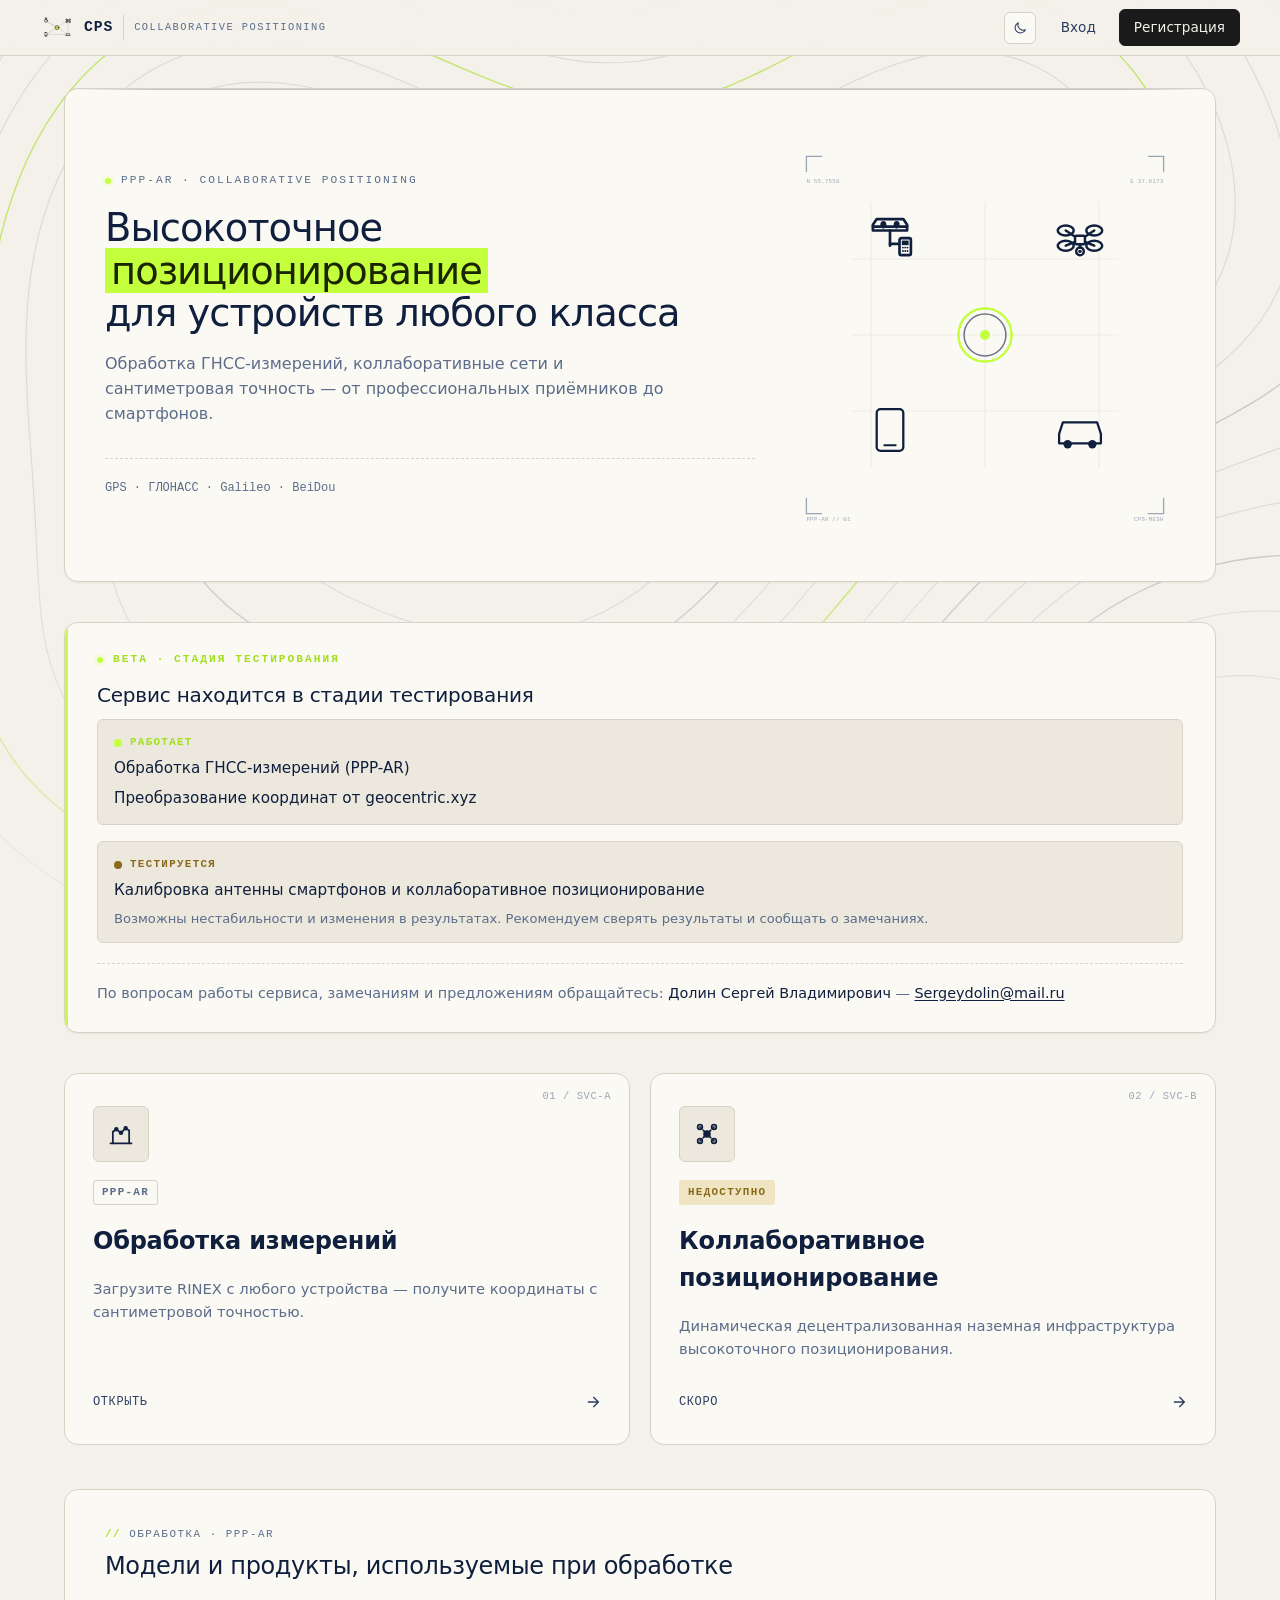
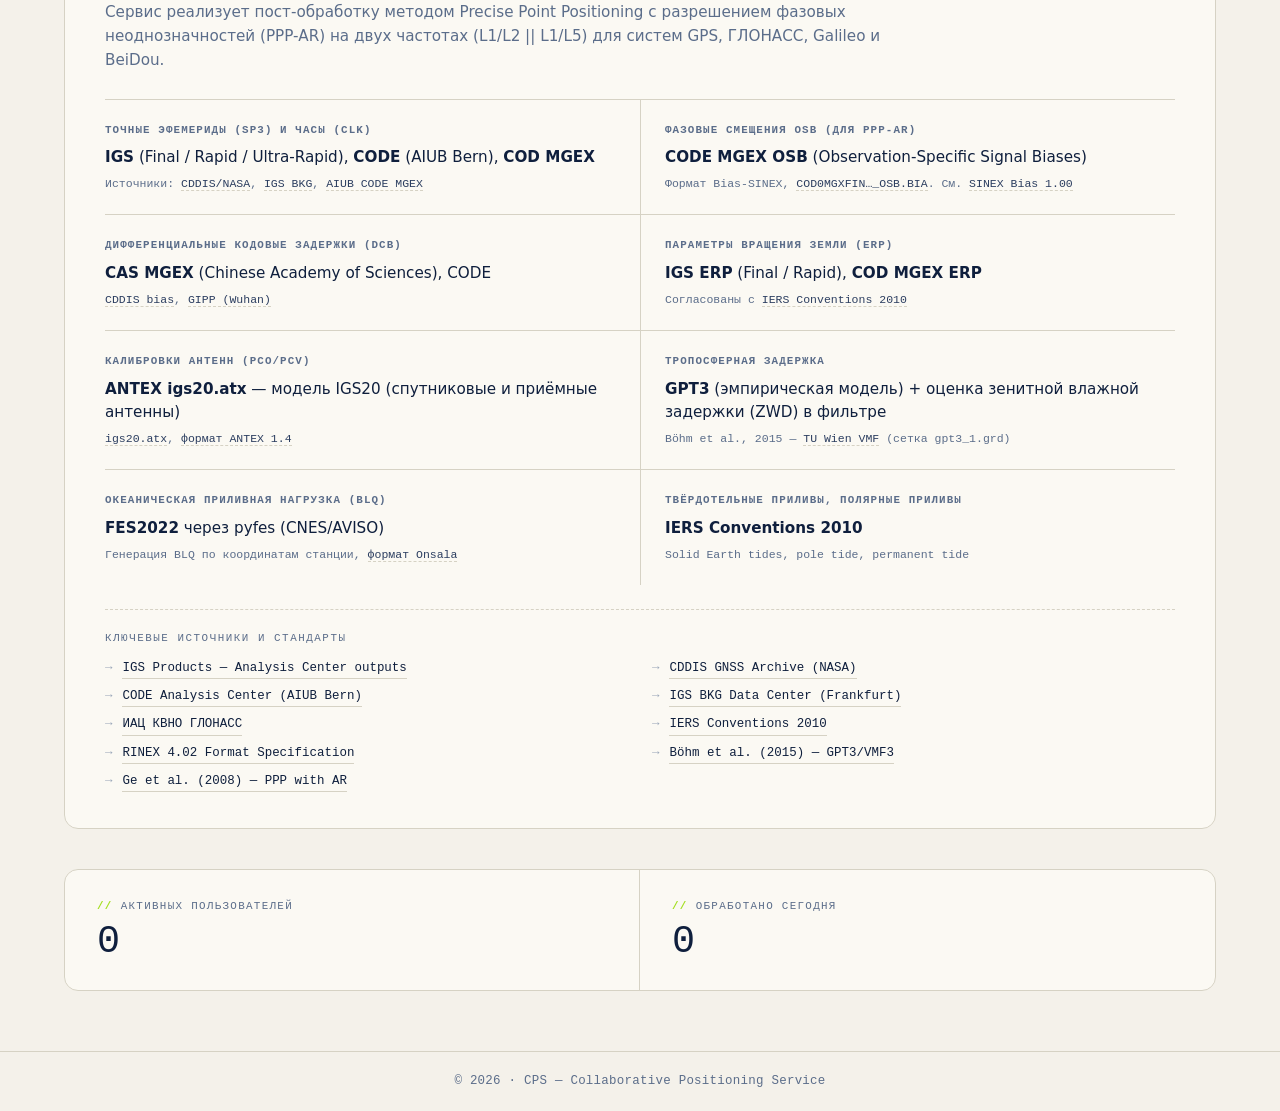
==== commit 5fa55621: "ultra rapid; info index; notification not work (ultra)" ====
--- a/static/index.html
+++ b/static/index.html
@@ -220,11 +220,166 @@
     color:var(--ink); letter-spacing:-0.02em; font-variant-numeric:tabular-nums;
     line-height:1;
 }
+/* ── Beta / testing notice ── */
+.beta-notice {
+    background:var(--card); border:1px solid var(--paper-edge);
+    border-radius:var(--r-lg); padding:28px 32px; margin-bottom:40px;
+    box-shadow:var(--shadow-sm); animation:fadeUp .4s .1s ease both;
+    position:relative; overflow:hidden;
+}
+.beta-notice::before {
+    content:''; position:absolute; top:0; left:0; bottom:0; width:3px;
+    background:var(--signal);
+}
+.beta-notice-eyebrow {
+    font-family:var(--font-mono); font-size:0.7rem; font-weight:600;
+    text-transform:uppercase; letter-spacing:0.18em; color:var(--signal-dk);
+    display:flex; align-items:center; gap:10px; margin-bottom:12px;
+}
+[data-theme="dark"] .beta-notice-eyebrow { color:var(--signal); }
+.beta-notice-eyebrow::before {
+    content:''; width:6px; height:6px; border-radius:50%; background:var(--signal);
+    box-shadow:0 0 0 3px var(--signal-soft); animation:pulse 2s infinite;
+}
+.beta-notice h2 {
+    font-size:1.25rem; font-weight:500; color:var(--ink);
+    letter-spacing:-0.01em; margin-bottom:8px;
+}
+.beta-notice p.beta-lead {
+    color:var(--ink-3); line-height:1.55; font-size:0.95rem; margin-bottom:20px;
+}
+.beta-status-grid {
+    display:grid; grid-template-columns:1fr 1fr; gap:16px; margin-bottom:20px;
+}
+.beta-status {
+    padding:14px 16px; border:1px solid var(--paper-edge);
+    border-radius:var(--r-sm); background:var(--paper-2);
+    display:flex; flex-direction:column; gap:6px;
+}
+.beta-status-label {
+    font-family:var(--font-mono); font-size:0.68rem; font-weight:600;
+    text-transform:uppercase; letter-spacing:0.12em;
+    display:flex; align-items:center; gap:8px;
+}
+.beta-status.ok .beta-status-label { color:var(--signal-dk); }
+[data-theme="dark"] .beta-status.ok .beta-status-label { color:var(--signal); }
+.beta-status.testing .beta-status-label { color:var(--warn, #a06400); }
+.beta-status-label::before {
+    content:''; width:8px; height:8px; border-radius:50%;
+    display:inline-block;
+}
+.beta-status.ok .beta-status-label::before { background:var(--signal); }
+.beta-status.testing .beta-status-label::before {
+    background:var(--warn, #d99a3a); animation:pulse 1.6s infinite;
+}
+.beta-status-item { color:var(--ink); font-size:0.95rem; font-weight:500; }
+.beta-status-note { color:var(--ink-3); font-size:0.82rem; line-height:1.45; }
+.beta-contact {
+    padding-top:18px; border-top:1px dashed var(--paper-edge);
+    font-size:0.9rem; color:var(--ink-3); line-height:1.55;
+}
+.beta-contact strong { color:var(--ink); font-weight:500; }
+.beta-contact a { color:var(--ink); text-decoration:underline; text-underline-offset:2px; }
+.beta-contact a:hover { color:var(--signal-dk); }
 
 @media(max-width:900px){
     .welcome-banner { grid-template-columns:1fr; gap:28px; }
     .welcome-art { max-width:280px; margin:0 auto; order:-1; }
 }
+
+/* ── PPP-AR info block ── */
+.ppp-section {
+    background:var(--card); border:1px solid var(--paper-edge);
+    border-radius:var(--r-lg); padding:36px 40px; margin-bottom:40px;
+    animation:fadeUp .5s .18s ease both;
+}
+.ppp-section-head {
+    display:flex; align-items:baseline; justify-content:space-between;
+    gap:16px; flex-wrap:wrap; margin-bottom:8px;
+}
+.ppp-eyebrow {
+    font-family:var(--font-mono); font-size:0.68rem; font-weight:500;
+    text-transform:uppercase; letter-spacing:0.14em; color:var(--ink-3);
+}
+.ppp-eyebrow::before { content:'// '; color:var(--signal-dk); font-weight:700; }
+[data-theme="dark"] .ppp-eyebrow::before { color:var(--signal); }
+.ppp-section h2 {
+    font-size:1.5rem; font-weight:500; letter-spacing:-0.015em;
+    color:var(--ink); margin:6px 0 6px;
+}
+.ppp-lede {
+    color:var(--ink-3); line-height:1.6; font-size:0.95rem;
+    max-width:780px; margin-bottom:26px;
+}
+.ppp-grid {
+    display:grid; grid-template-columns:repeat(2, 1fr); gap:0;
+    border-top:1px solid var(--paper-edge);
+}
+.ppp-cell {
+    padding:22px 24px 22px 0;
+    border-bottom:1px solid var(--paper-edge);
+}
+.ppp-cell:nth-child(2n) { padding-left:24px; padding-right:0; border-left:1px solid var(--paper-edge); }
+.ppp-cell:nth-last-child(-n+2) { border-bottom:none; }
+.ppp-cell-label {
+    font-family:var(--font-mono); font-size:0.68rem; font-weight:600;
+    text-transform:uppercase; letter-spacing:0.1em; color:var(--ink-3);
+    margin-bottom:8px;
+}
+.ppp-cell-value {
+    font-size:0.95rem; color:var(--ink); line-height:1.5;
+}
+.ppp-cell-value strong { font-weight:600; }
+.ppp-cell-note {
+    margin-top:6px; font-family:var(--font-mono); font-size:0.72rem;
+    color:var(--ink-3); line-height:1.5;
+}
+.ppp-cell-note a {
+    color:var(--ink-2); text-decoration:none;
+    border-bottom:1px dashed var(--paper-edge);
+    transition:color var(--t), border-color var(--t);
+}
+.ppp-cell-note a:hover { color:var(--signal-dk); border-bottom-color:var(--signal-dk); }
+[data-theme="dark"] .ppp-cell-note a:hover { color:var(--signal); border-bottom-color:var(--signal); }
+
+.ppp-sources {
+    margin-top:24px; padding-top:20px;
+    border-top:1px dashed var(--paper-edge);
+}
+.ppp-sources-label {
+    font-family:var(--font-mono); font-size:0.68rem; font-weight:500;
+    text-transform:uppercase; letter-spacing:0.14em; color:var(--ink-3);
+    margin-bottom:12px;
+}
+.ppp-sources ul {
+    list-style:none; padding:0; margin:0;
+    display:grid; grid-template-columns:repeat(2, 1fr); gap:8px 24px;
+}
+.ppp-sources li {
+    font-family:var(--font-mono); font-size:0.78rem; color:var(--ink-2);
+    display:flex; gap:10px; align-items:baseline;
+}
+.ppp-sources li::before {
+    content:'→'; color:var(--ink-faint); flex-shrink:0;
+}
+.ppp-sources a {
+    color:var(--ink); text-decoration:none;
+    border-bottom:1px solid var(--paper-edge);
+    transition:color var(--t), border-color var(--t);
+}
+.ppp-sources a:hover { color:var(--signal-dk); border-bottom-color:var(--signal-dk); }
+[data-theme="dark"] .ppp-sources a:hover { color:var(--signal); border-bottom-color:var(--signal); }
+
+@media(max-width:768px){
+    .ppp-section { padding:28px 22px; }
+    .ppp-grid { grid-template-columns:1fr; }
+    .ppp-cell,
+    .ppp-cell:nth-child(2n) {
+        padding:18px 0; border-left:none;
+    }
+    .ppp-sources ul { grid-template-columns:1fr; }
+}
+.beta-status-grid { grid-template-columns:1fr; }
 @media(max-width:900px){
     .stats-section { grid-template-columns:repeat(2,1fr); }
     .stat-card:nth-child(2) { border-right:none; }
@@ -367,6 +522,25 @@
             </svg>
         </div>
     </div>
+    <div class="beta-notice">
+        <div class="beta-notice-eyebrow"><span>BETA · Стадия тестирования</span></div>
+        <h2>Сервис находится в стадии тестирования</h2>
+        <div class="beta-status-grid">
+            <div class="beta-status ok">
+                <div class="beta-status-label">Работает</div>
+                <div class="beta-status-item">Обработка ГНСС-измерений (PPP-AR)</div>
+                <div class="beta-status-item">Преобразование координат от geocentric.xyz</div>
+            </div>
+            <div class="beta-status testing">
+                <div class="beta-status-label">Тестируется</div>
+                <div class="beta-status-item">Калибровка антенны смартфонов и коллаборативное позиционирование</div>
+                <div class="beta-status-note">Возможны нестабильности и изменения в результатах. Рекомендуем сверять результаты и сообщать о замечаниях.</div>
+            </div>
+        </div>
+        <div class="beta-contact">
+            По вопросам работы сервиса, замечаниям и предложениям обращайтесь: <strong>Долин Сергей Владимирович</strong> — <a href="mailto:Sergeydolin@mail.ru">Sergeydolin@mail.ru</a>
+        </div>
+    </div>
     <div class="menu-grid">
         <div class="menu-item" data-page="measurements" data-protected="true">
             <div class="menu-coord">01 / SVC-A</div>
@@ -411,6 +585,124 @@
             </div>
         </div>
     </div>
+    <section class="ppp-section" aria-labelledby="ppp-title">
+        <div class="ppp-section-head">
+            <div>
+                <div class="ppp-eyebrow">Обработка · PPP-AR</div>
+                <h2 id="ppp-title">Модели и продукты, используемые при обработке</h2>
+            </div>
+        </div>
+        <p class="ppp-lede">
+            Сервис реализует пост-обработку методом Precise Point Positioning с разрешением фазовых
+            неоднозначностей (PPP-AR) на двух частотах (L1/L2 || L1/L5) для систем
+            GPS, ГЛОНАСС, Galileo и BeiDou.
+        </p>
+        <div class="ppp-grid">
+            <div class="ppp-cell">
+                <div class="ppp-cell-label">Точные эфемериды (SP3) и часы (CLK)</div>
+                <div class="ppp-cell-value">
+                    <strong>IGS</strong> (Final / Rapid / Ultra-Rapid),
+                    <strong>CODE</strong> (AIUB Bern),
+                    <strong>COD MGEX</strong>
+                </div>
+                <div class="ppp-cell-note">
+                    Источники:
+                    <a href="https://cddis.nasa.gov/archive/gnss/products/" target="_blank" rel="noopener">CDDIS/NASA</a>,
+                    <a href="https://igs.bkg.bund.de/" target="_blank" rel="noopener">IGS BKG</a>,
+                    <a href="http://ftp.aiub.unibe.ch/CODE_MGEX/CODE/" target="_blank" rel="noopener">AIUB CODE MGEX</a>
+                </div>
+            </div>
+            <div class="ppp-cell">
+                <div class="ppp-cell-label">Фазовые смещения OSB (для PPP-AR)</div>
+                <div class="ppp-cell-value">
+                    <strong>CODE MGEX OSB</strong> (Observation-Specific Signal Biases)
+                </div>
+                <div class="ppp-cell-note">
+                    Формат Bias-SINEX,
+                    <a href="http://ftp.aiub.unibe.ch/CODE_MGEX/CODE/" target="_blank" rel="noopener">COD0MGXFIN…_OSB.BIA</a>.
+                    См.
+                    <a href="https://files.igs.org/pub/data/format/sinex_bias_100.pdf" target="_blank" rel="noopener">SINEX Bias 1.00</a>
+                </div>
+            </div>
+            <div class="ppp-cell">
+                <div class="ppp-cell-label">Дифференциальные кодовые задержки (DCB)</div>
+                <div class="ppp-cell-value">
+                    <strong>CAS MGEX</strong> (Chinese Academy of Sciences), CODE
+                </div>
+                <div class="ppp-cell-note">
+                    <a href="https://cddis.nasa.gov/archive/gnss/products/bias/" target="_blank" rel="noopener">CDDIS bias</a>,
+                    <a href="https://ftp.gipp.org.cn/" target="_blank" rel="noopener">GIPP (Wuhan)</a>
+                </div>
+            </div>
+            <div class="ppp-cell">
+                <div class="ppp-cell-label">Параметры вращения Земли (ERP)</div>
+                <div class="ppp-cell-value">
+                    <strong>IGS ERP</strong> (Final / Rapid),
+                    <strong>COD MGEX ERP</strong>
+                </div>
+                <div class="ppp-cell-note">
+                    Согласованы с
+                    <a href="https://iers-conventions.obspm.fr/" target="_blank" rel="noopener">IERS Conventions 2010</a>
+                </div>
+            </div>
+            <div class="ppp-cell">
+                <div class="ppp-cell-label">Калибровки антенн (PCO/PCV)</div>
+                <div class="ppp-cell-value">
+                    <strong>ANTEX igs20.atx</strong> — модель IGS20 (спутниковые и приёмные антенны)
+                </div>
+                <div class="ppp-cell-note">
+                    <a href="https://files.igs.org/pub/station/general/igs20.atx" target="_blank" rel="noopener">igs20.atx</a>,
+                    <a href="https://files.igs.org/pub/data/format/antex14.txt" target="_blank" rel="noopener">формат ANTEX 1.4</a>
+                </div>
+            </div>
+            <div class="ppp-cell">
+                <div class="ppp-cell-label">Тропосферная задержка</div>
+                <div class="ppp-cell-value">
+                    <strong>GPT3</strong> (эмпирическая модель) + оценка зенитной влажной задержки (ZWD) в фильтре
+                </div>
+                <div class="ppp-cell-note">
+                    Böhm et al., 2015 —
+                    <a href="https://vmf.geo.tuwien.ac.at/" target="_blank" rel="noopener">TU Wien VMF</a>
+                    (сетка gpt3_1.grd)
+                </div>
+            </div>
+            <div class="ppp-cell">
+                <div class="ppp-cell-label">Океаническая приливная нагрузка (BLQ)</div>
+                <div class="ppp-cell-value">
+                    <strong>FES2022</strong> через
+                    <a href="https://github.com/CNES/aviso-fes" target="_blank" rel="noopener" style="color:inherit;">pyfes</a>
+                    (CNES/AVISO)
+                </div>
+                <div class="ppp-cell-note">
+                    Генерация BLQ по координатам станции,
+                    <a href="http://holt.oso.chalmers.se/loading/" target="_blank" rel="noopener">формат Onsala</a>
+                </div>
+            </div>
+            <div class="ppp-cell">
+                <div class="ppp-cell-label">Твёрдотельные приливы, полярные приливы</div>
+                <div class="ppp-cell-value">
+                    <strong>IERS Conventions 2010</strong>
+                </div>
+                <div class="ppp-cell-note">
+                    Solid Earth tides, pole tide, permanent tide
+                </div>
+            </div>
+        </div>
+        <div class="ppp-sources">
+            <div class="ppp-sources-label">Ключевые источники и стандарты</div>
+            <ul>
+                <li><a href="https://igs.org/products/" target="_blank" rel="noopener">IGS Products — Analysis Center outputs</a></li>
+                <li><a href="https://cddis.nasa.gov/Data_and_Derived_Products/GNSS/GNSS_data_and_product_archive.html" target="_blank" rel="noopener">CDDIS GNSS Archive (NASA)</a></li>
+                <li><a href="http://www.aiub.unibe.ch/research/code___analysis_center/" target="_blank" rel="noopener">CODE Analysis Center (AIUB Bern)</a></li>
+                <li><a href="https://igs.bkg.bund.de/" target="_blank" rel="noopener">IGS BKG Data Center (Frankfurt)</a></li>
+                <li><a href="https://glonass-iac.ru/" target="_blank" rel="noopener">ИАЦ КВНО ГЛОНАСС</a></li>
+                <li><a href="https://iers-conventions.obspm.fr/" target="_blank" rel="noopener">IERS Conventions 2010</a></li>
+                <li><a href="https://files.igs.org/pub/data/format/rinex_4.02.pdf" target="_blank" rel="noopener">RINEX 4.02 Format Specification</a></li>
+                <li><a href="https://www.researchgate.net/publication/319870312_VMF3GPT3_refined_discrete_and_empirical_troposphere_mapping_functions" target="_blank" rel="noopener">Böhm et al. (2015) — GPT3/VMF3</a></li>
+                <li><a href="https://link.springer.com/article/10.1007/s00190-007-0208-3" target="_blank" rel="noopener">Ge et al. (2008) — PPP with AR</a></li>
+            </ul>
+        </div>
+    </section>
     <div class="stats-section">
         <div class="stat-card">
             <div class="stat-label">Активных пользователей</div>
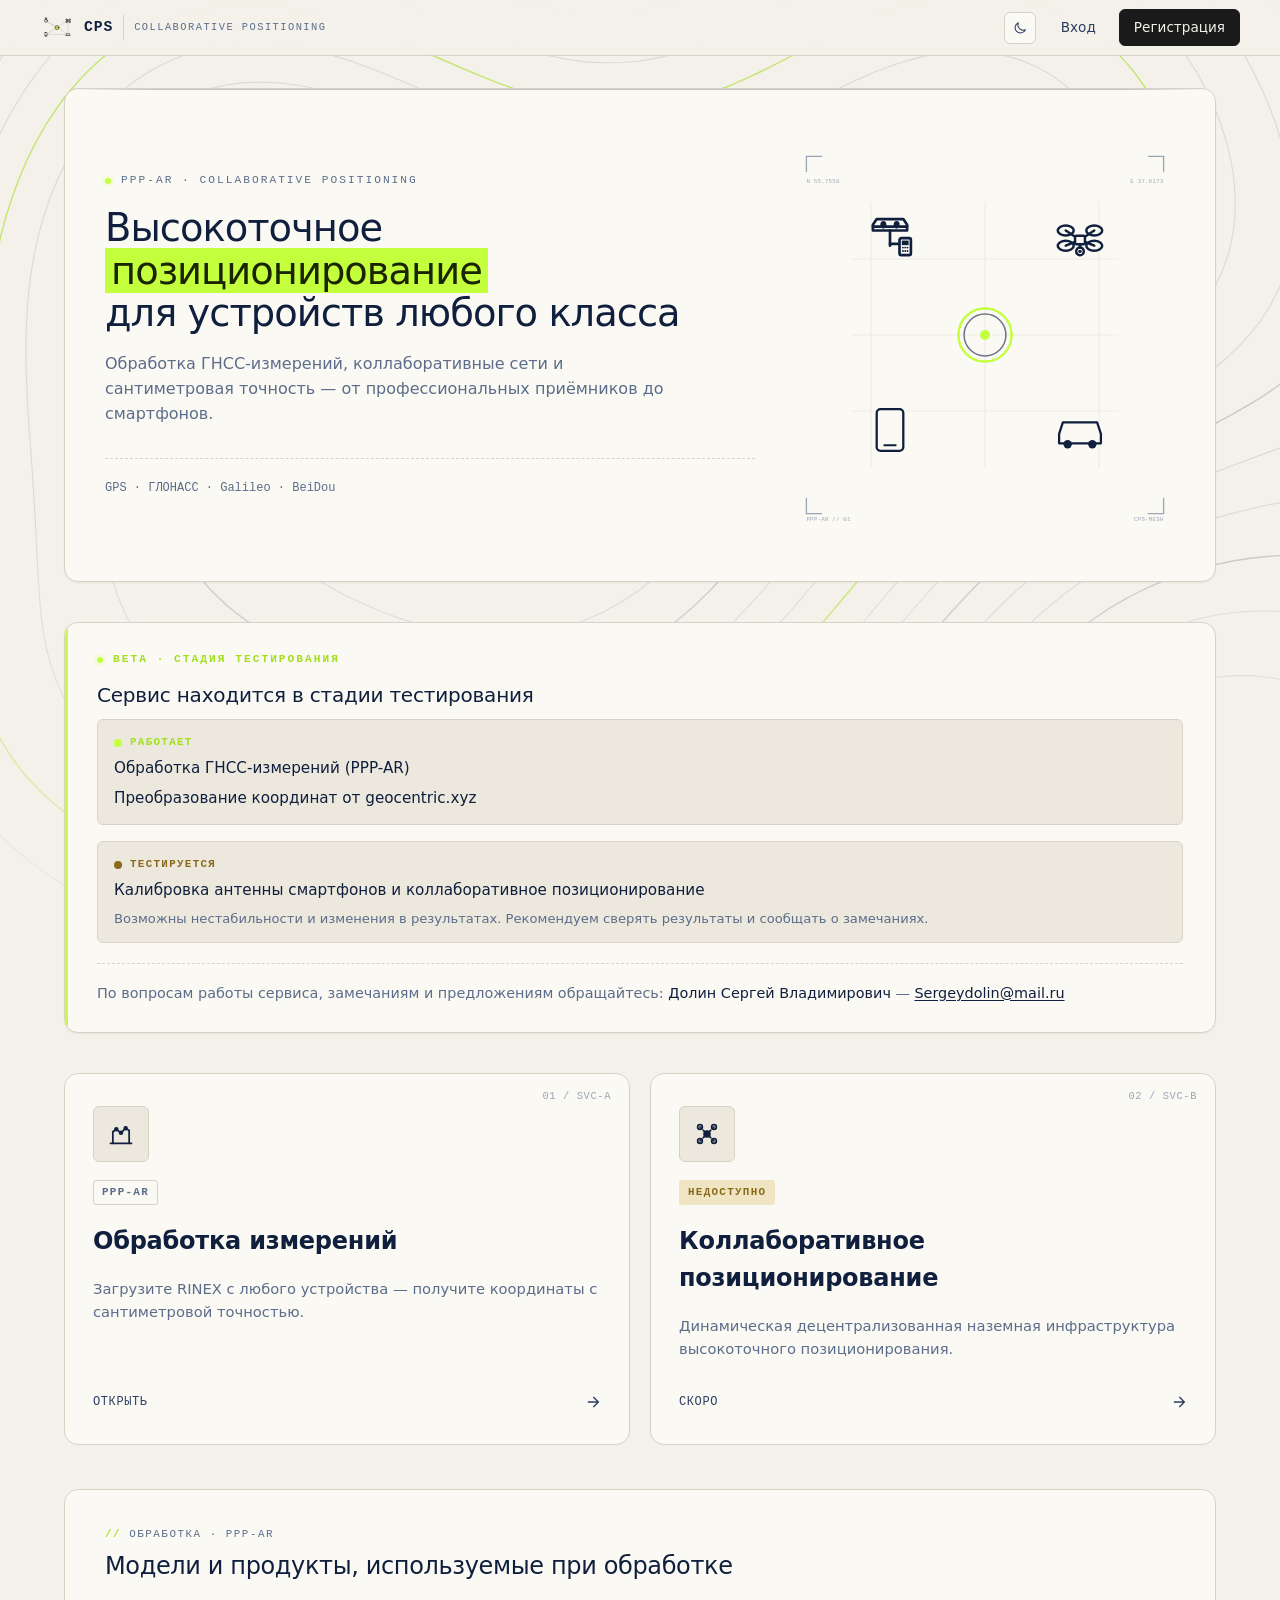
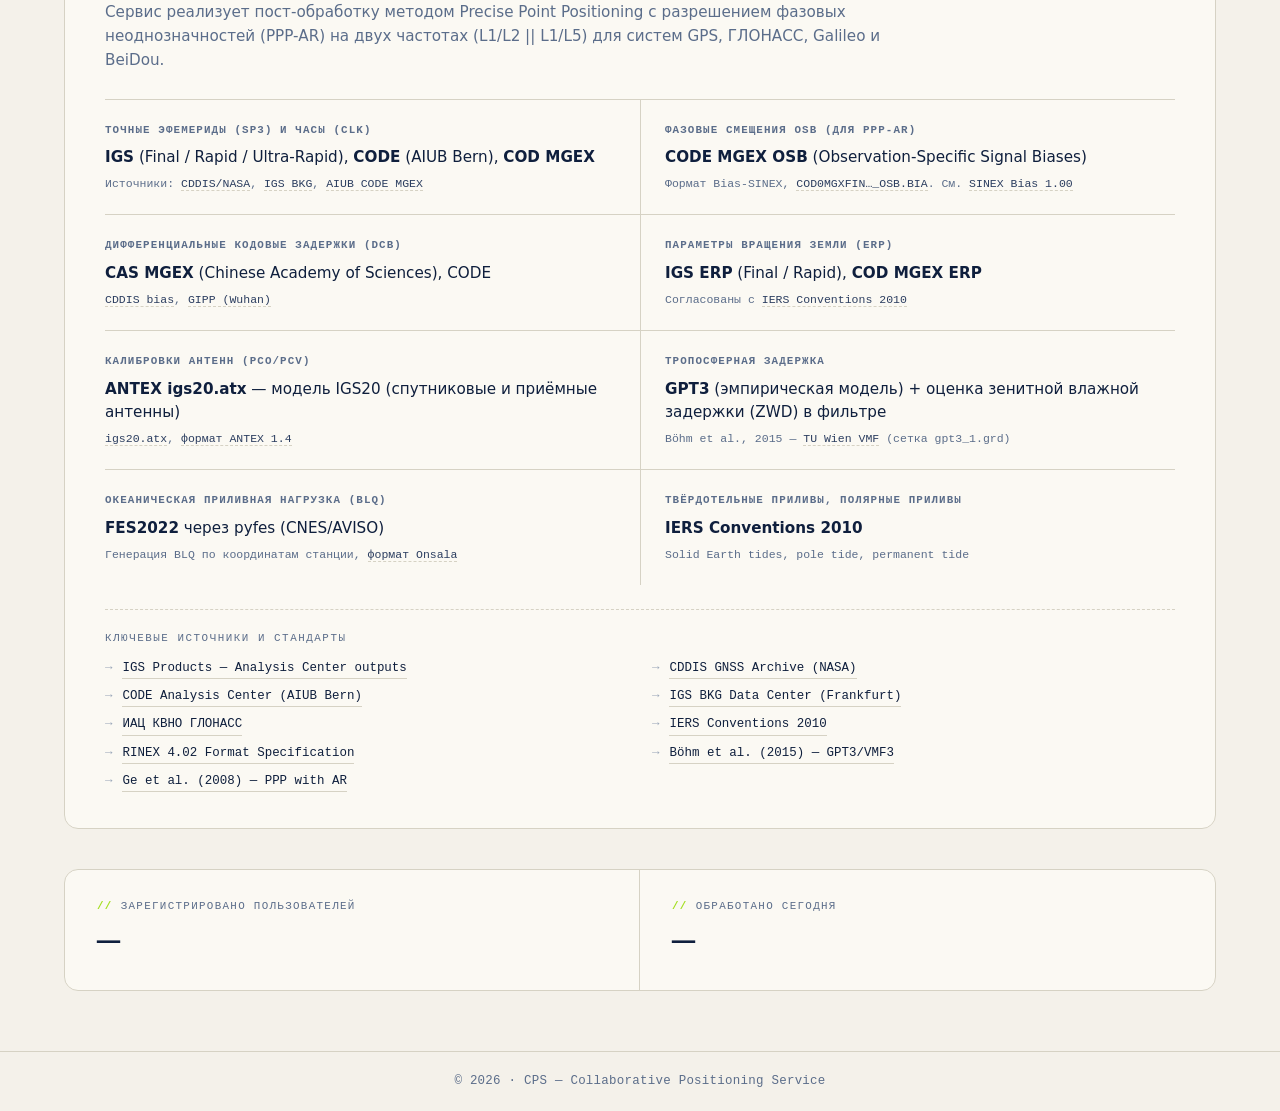
==== commit 4af88585: "usability" ====
--- a/static/index.html
+++ b/static/index.html
@@ -705,7 +705,7 @@
     </section>
     <div class="stats-section">
         <div class="stat-card">
-            <div class="stat-label">Активных пользователей</div>
+            <div class="stat-label">Зарегистрировано пользователей</div>
             <div class="stat-value" id="activeUsers">0</div>
         </div>
         <div class="stat-card">
